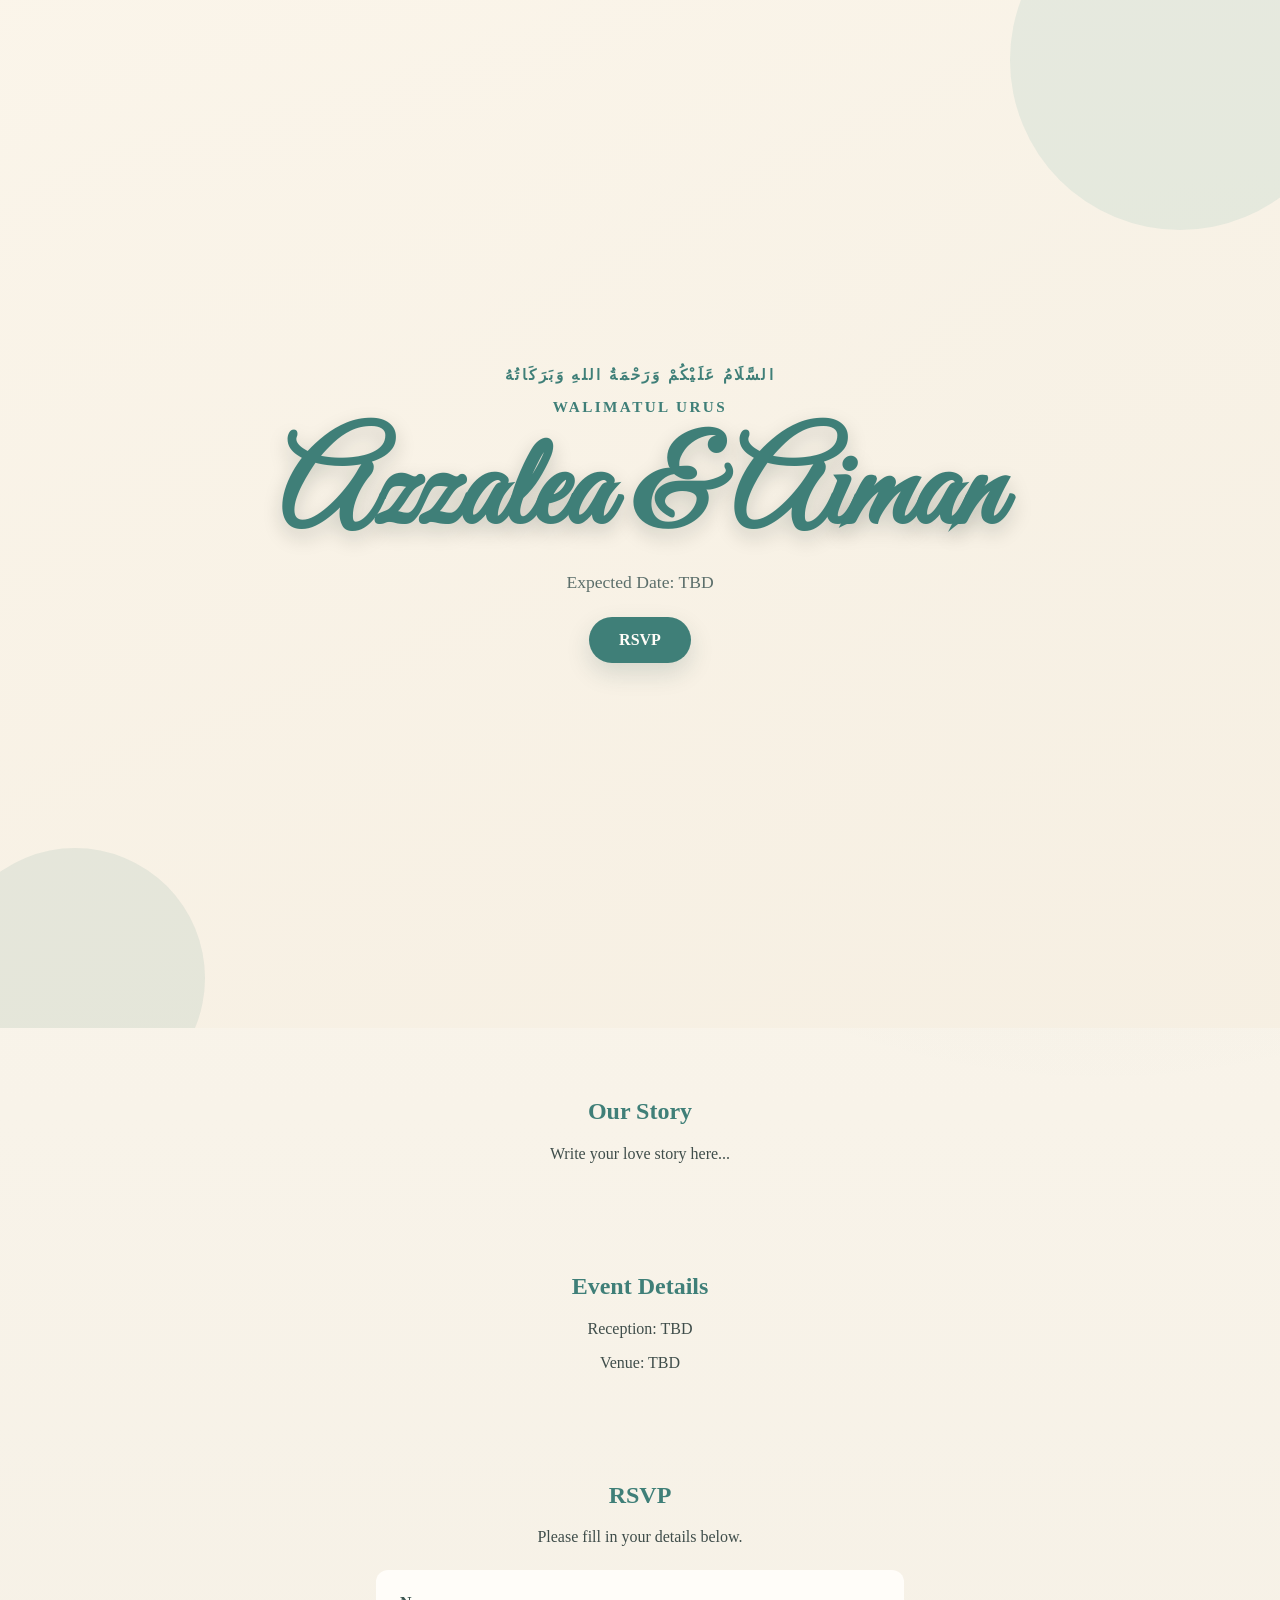
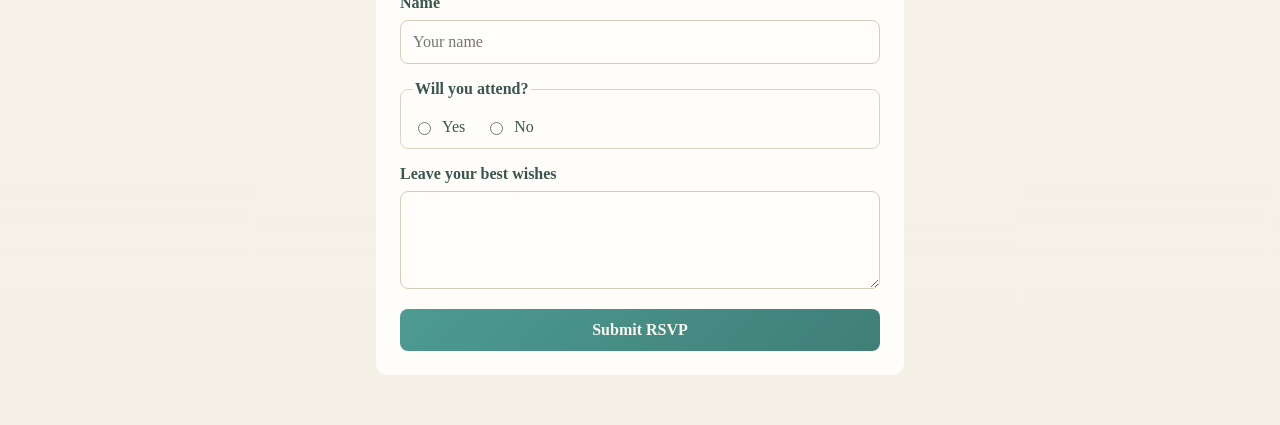
==== index.html @ 33065226 "fix: correct wedding title and enhance styling for hero section and content layout" ====
<!DOCTYPE html>
<html lang="en">
	<head>
		<link href="https://fonts.googleapis.com/css2?family=Great+Vibes&display=swap" rel="stylesheet">
		<meta charset="UTF-8">
		<meta name="viewport" content="width=device-width, initial-scale=1.0">
		<title>Azzalea & Aiman's Wedding</title>
		<link rel="stylesheet" href="style.css?v=20260407c">
	</head>

	<body>

		<header class="hero">
			<p class="hero-kicker">السَّلَامُ عَلَيْكُمْ وَرَحْمَةُ اللهِ وَبَرَكَاتُهُ</p>
			<p class="hero-kicker">Walimatul Urus</p>
			<h1 class="cursive-text hero-names">Azzalea & Aiman</h1>
			<p class="hero-date">Expected Date: TBD</p>
			<a class="hero-rsvp-btn" href="#rsvp">RSVP</a>
		</header>

		<section class="content-section">
			<h2>Our Story</h2>
			<p>Write your love story here...</p>
		</section>

		<section class="content-section">
			<h2>Event Details</h2>
			<p>Reception: TBD</p>
			<p>Venue: TBD</p>
		</section>

		<section class="content-section" id="rsvp">
			<h2>RSVP</h2>
			<p>Please fill in your details below.</p>
			<form
				class="rsvp-form"
				action="https://docs.google.com/forms/d/e/1FAIpQLSeR3HBybhHd82gmI8Add4NJ5ksYuSUnwPH_Y5ooAVdN47G1vQ/formResponse"
				method="POST"
				target="hidden_iframe"
			>

				<!-- Google Forms form link:
					name: entry.1498135098
					attendance: entry.877086558
					pax: entry.2606285
					phone number: entry.282845420
					notes: entry.682894428
				-->
				<label for="guest-name">Name</label>
				<input
					id="guest-name"
					name="entry.1498135098"
					type="text"
					required
					placeholder="Your name"
				>

				<fieldset>
					<legend>Will you attend?</legend>
					<div class="radio-row">
						<label>
							<input type="radio" name="entry.877086558" value="Yes" required>
							Yes
						</label>
						<label>
							<input type="radio" name="entry.877086558" value="No" required>
							No
						</label>
					</div>
				</fieldset>
			
				<div id="phone-number-group">
					<label for="phone-number">Phone Number</label>
					<input
						id="phone-number"
						name="entry.282845420"
						type="tel"
						pattern="^(?:01[0-9]\d{7,8}|\+601[0-9]\d{7,8}|601[0-9]\d{7,8})$"
					>
				</div>

				<div id="pax-group" hidden>
					<label for="pax">Number of Pax</label>
					<input
						id="pax"
						name="entry.2606285"
						type="number"
						min="1"
						max="10"
						placeholder="e.g. 2"
					>
				</div>

				<label for="notes">Leave your best wishes</label>
				<textarea
					id="notes"
					name="entry.682894428"
					rows="4"
				></textarea>

				<button type="submit">Submit RSVP</button>
			</form>

			<iframe name="hidden_iframe" title="Hidden RSVP Submit Frame" class="hidden-frame"></iframe>

		</section>

		<script>
			const rsvpForm = document.querySelector('.rsvp-form');
			const hiddenFrame = document.querySelector('iframe[name="hidden_iframe"]');
			const attendanceInputs = document.querySelectorAll('input[name="entry.877086558"]');
			const paxGroup = document.getElementById('pax-group');
			const paxInput = document.getElementById('pax');
			const phoneNumberGroup = document.getElementById('phone-number-group');
			const phoneNumberInput = document.getElementById('phone-number');
			let hasSubmitted = false;

			function togglePaxAndNumberField() {
				const selected = document.querySelector('input[name="entry.877086558"]:checked');
				const isAttending = selected && selected.value === 'Yes';

				// Show pax input if attending, hide otherwise. Also make it required if attending.
				paxGroup.hidden = !isAttending;
				paxInput.required = isAttending;

				// Show phone number input if attending, hide otherwise. Also make it required if attending.
				phoneNumberGroup.hidden = !isAttending;
				phoneNumberInput.required = isAttending;

				if (!isAttending) {
					paxInput.value = '';
					phoneNumberInput.value = '';
				}
			}

			attendanceInputs.forEach((input) => {
				input.addEventListener('change', togglePaxAndNumberField);
			});

			rsvpForm.addEventListener('submit', () => {
				hasSubmitted = true;
			});

			hiddenFrame.addEventListener('load', () => {
				if (!hasSubmitted) {
					return;
				}

				const selected = document.querySelector('input[name="entry.877086558"]:checked');
				const rsvp = selected && selected.value === 'Yes' ? 'yes' : 'no';
				window.location.href = 'thank-you.html?rsvp=' + rsvp;
			});

			togglePaxAndNumberField();
		</script>

	</body>
</html>
---- style.css ----
:root {
  --primary: #4d9b93;
  --accent: #3f7f78;
  --text: #3f4d4a;
  --panel: #fffdf9;
  --panel-border: #e2d9cb;
}

html {
  scroll-behavior: smooth;
}

body {
  font-family: 'Georgia', serif;
  background:
    radial-gradient(circle at 10% 10%, rgba(77, 155, 147, 0.1), transparent 35%),
    radial-gradient(circle at 86% 16%, rgba(63, 127, 120, 0.09), transparent 38%),
    linear-gradient(180deg, #fbf6ec 0%, #f8f3e9 55%, #f5f0e5 100%);
  color: var(--text);
  text-align: center;
  margin: 0;
}

.cursive-text {
    font-family: 'Great Vibes', cursive;
    font-size: 2em;
}

header {
  background-color: #f1ebdf;
  padding: 50px 20px;
}

h1 {
  font-size: 3em;
  margin-bottom: 10px;
}

section {
  padding: 40px 20px;
}

.hero {
  min-height: 100vh;
  min-height: 100svh;
  display: flex;
  flex-direction: column;
  justify-content: center;
  align-items: center;
  gap: 14px;
  padding: 64px 20px;
  color: var(--text);
  background:
    linear-gradient(160deg, rgba(251, 245, 234, 0.97), rgba(246, 239, 226, 0.96)),
    radial-gradient(circle at 85% 25%, rgba(77, 155, 147, 0.14), transparent 46%);
  position: relative;
  overflow: hidden;
}

.hero::before,
.hero::after {
  content: '';
  position: absolute;
  border-radius: 999px;
  pointer-events: none;
}

.hero::before {
  width: 340px;
  height: 340px;
  background: rgba(77, 155, 147, 0.11);
  top: -110px;
  right: -70px;
}

.hero::after {
  width: 260px;
  height: 260px;
  background: rgba(63, 127, 120, 0.1);
  bottom: -80px;
  left: -55px;
}

.hero-kicker,
.hero-names,
.hero-date,
.hero-rsvp-btn {
  position: relative;
  z-index: 1;
}

.hero-kicker {
  margin: 0;
  letter-spacing: 0.16em;
  text-transform: uppercase;
  color: var(--accent);
  font-size: 0.95rem;
  font-weight: bold;
}

.hero-names {
  margin: 0;
  font-size: 8rem;
  line-height: 1;
  color: var(--accent);
  text-shadow: 0 8px 20px rgba(6, 26, 24, 0.18);
}

.hero-date {
  margin: 0;
  font-size: 1.1rem;
  color: #5c6f6b;
}

.hero-rsvp-btn {
  margin-top: 10px;
  display: inline-block;
  padding: 12px 28px;
  border-radius: 999px;
  background-color: var(--accent);
  color: #fffdf8;
  font-weight: bold;
  text-decoration: none;
  border: 2px solid rgba(63, 127, 120, 0.42);
  box-shadow: 0 10px 24px rgba(20, 62, 58, 0.15);
}

.hero-rsvp-btn:hover {
  background-color: #356d67;
}

.content-section {
  margin: 26px auto;
  border: none;
  padding: 24px;
  border-radius: 18px;
}

.content-section h2 {
  color: var(--accent);
}

a {
  color: var(--accent);
  text-decoration: none;
  font-weight: bold;
}

.rsvp-form {
  max-width: 480px;
  margin: 24px auto 0;
  padding: 24px;
  background-color: var(--panel);
  border: none;
  border-radius: 12px;
  text-align: left;
}

.rsvp-form label,
.rsvp-form legend {
  display: block;
  margin-bottom: 8px;
  font-weight: bold;
  color: #3b5550;
}

.rsvp-form input[type="text"],
.rsvp-form input[type="tel"],
.rsvp-form input[type="number"],
.rsvp-form textarea {
  width: 100%;
  box-sizing: border-box;
  margin-bottom: 16px;
  padding: 12px;
  border: 1px solid #d6ccbc;
  border-radius: 8px;
  background-color: #fffefb;
  color: #3d4a47;
  font-family: 'Georgia', serif;
  font-size: 1rem;
}

.rsvp-form input:focus,
.rsvp-form textarea:focus {
  outline: none;
  border-color: var(--primary);
  box-shadow: 0 0 0 3px rgba(77, 155, 147, 0.2);
}

.rsvp-form fieldset {
  border: 1px solid #ddd2c3;
  border-radius: 8px;
  margin: 0 0 16px;
  padding: 12px;
}

.radio-row {
  display: flex;
  gap: 20px;
}

.radio-row label {
  display: inline-flex;
  align-items: center;
  gap: 8px;
  margin: 0;
  font-weight: normal;
}

.rsvp-form button {
  width: 100%;
  border: 0;
  border-radius: 8px;
  padding: 12px;
  background: linear-gradient(135deg, var(--primary), var(--accent));
  color: #fbf7ef;
  font-family: 'Georgia', serif;
  font-size: 1rem;
  font-weight: bold;
  cursor: pointer;
}

.rsvp-form button:hover {
  filter: brightness(0.95);
}

.hidden-frame {
  display: none;
}

.form-help {
  margin-top: 12px;
  font-size: 0.95rem;
  color: #5c5c5c;
}

.thank-you-page {
  min-height: 100vh;
  display: flex;
  align-items: center;
  justify-content: center;
  padding: 24px;
  box-sizing: border-box;
}

.thank-you-card {
  width: 100%;
  max-width: 560px;
  background-color: var(--panel);
  border: 1px solid var(--panel-border);
  border-radius: 14px;
  padding: 36px 28px;
  box-sizing: border-box;
}

.thank-you-card p {
  margin: 10px 0 24px;
}

.thank-you-link {
  display: inline-block;
  padding: 10px 16px;
  border-radius: 8px;
  border: 1px solid var(--primary);
  background-color: #edf5f3;
}

.thank-you-link:hover {
  background-color: #e2efec;
}

@media (max-width: 640px) {
  .hero {
    min-height: 100vh;
    min-height: 100svh;
    gap: 12px;
    padding: 52px 18px;
  }

  .hero-names {
    font-size: 4.5rem;
  }

  .hero-date {
    font-size: 1rem;
  }

  .content-section {
    margin: 20px 12px;
  }

  .rsvp-form {
    padding: 18px;
  }

  .radio-row {
    flex-direction: column;
    gap: 10px;
  }
}
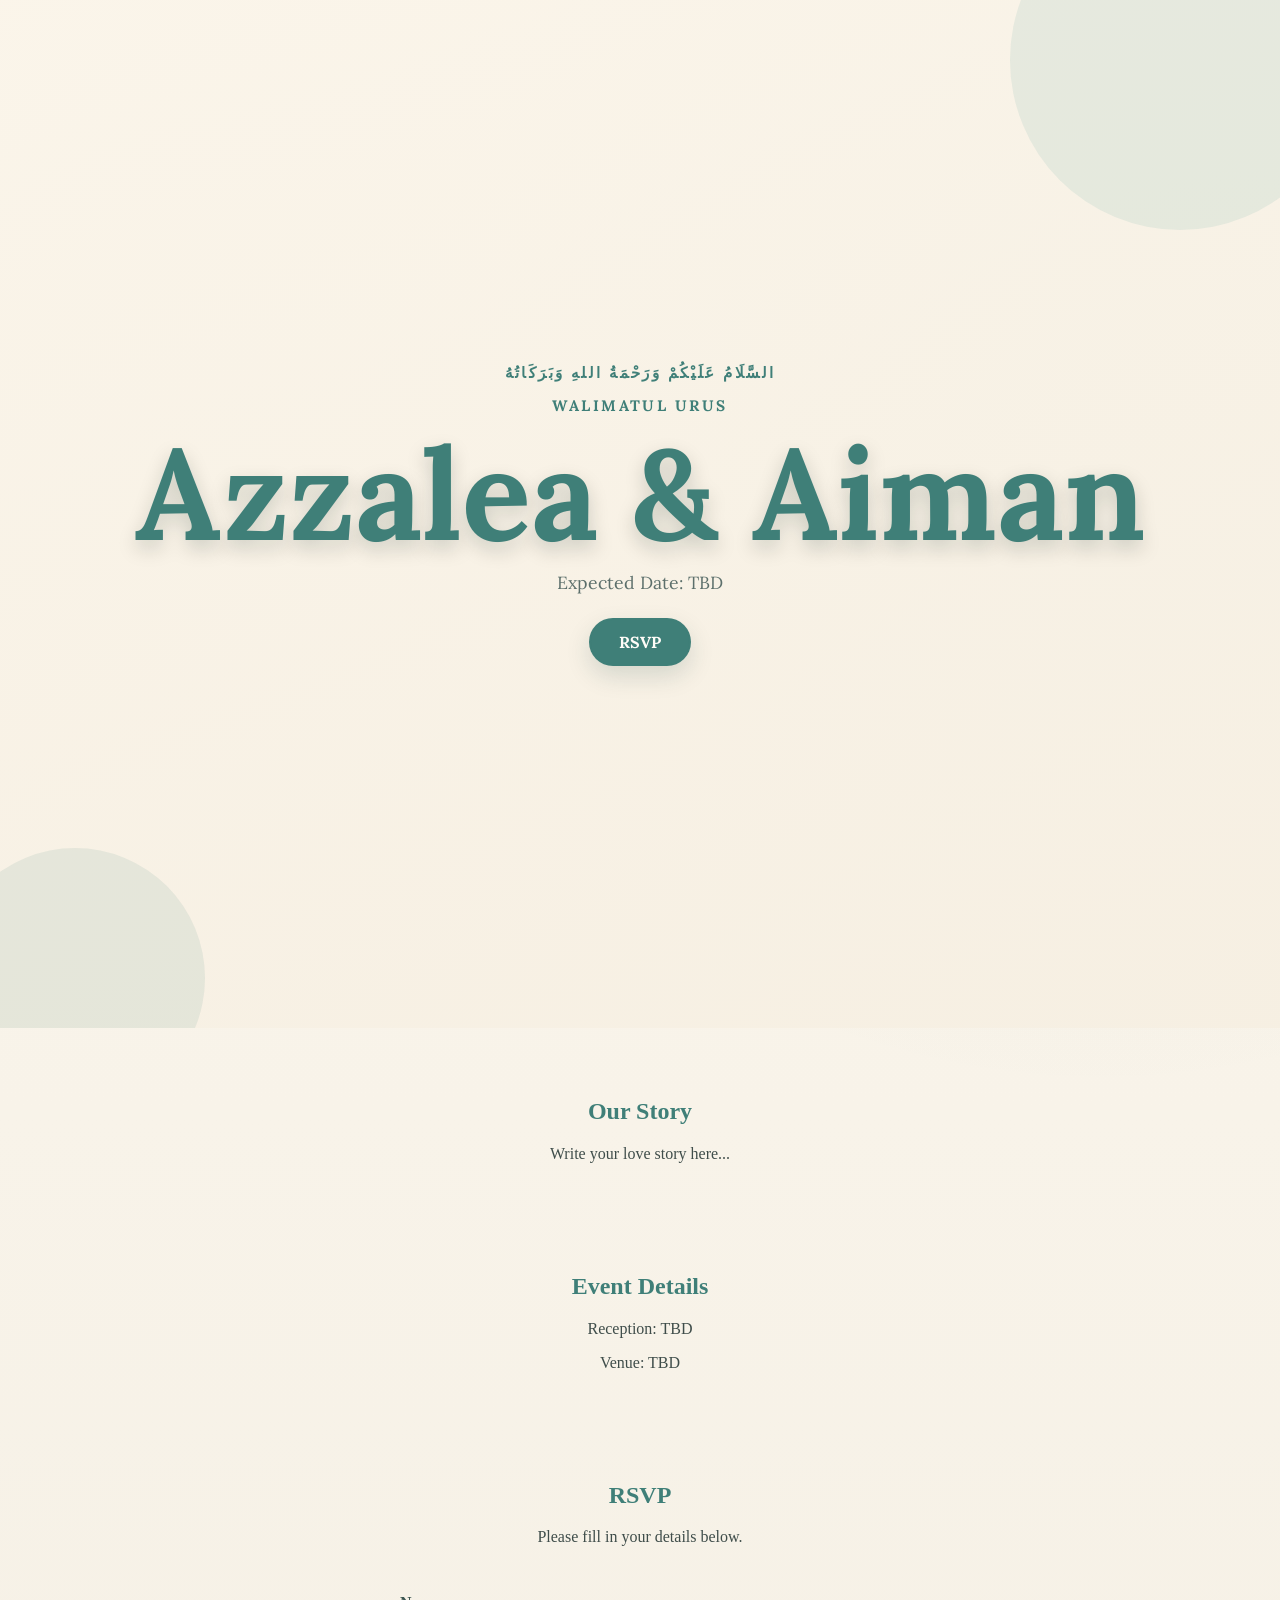
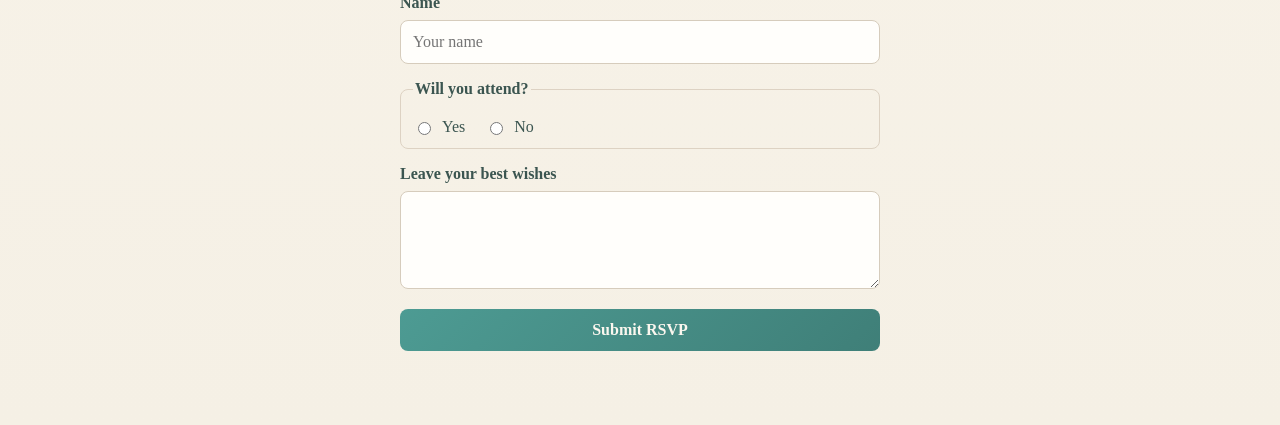
==== commit b50a7f0f: "meh" ====
--- a/index.html
+++ b/index.html
@@ -1,7 +1,7 @@
 <!DOCTYPE html>
 <html lang="en">
 	<head>
-		<link href="https://fonts.googleapis.com/css2?family=Great+Vibes&display=swap" rel="stylesheet">
+		<link href="https://fonts.googleapis.com/css2?family=Great+Vibes&family=Lora&display=swap" rel="stylesheet">
 		<meta charset="UTF-8">
 		<meta name="viewport" content="width=device-width, initial-scale=1.0">
 		<title>Azzalea & Aiman's Wedding</title>
--- a/style.css
+++ b/style.css
@@ -87,6 +87,7 @@
 .hero-rsvp-btn {
   position: relative;
   z-index: 1;
+  font-family: 'Lora', serif;
 }
 
 .hero-kicker {
@@ -150,7 +151,6 @@
   max-width: 480px;
   margin: 24px auto 0;
   padding: 24px;
-  background-color: var(--panel);
   border: none;
   border-radius: 12px;
   text-align: left;
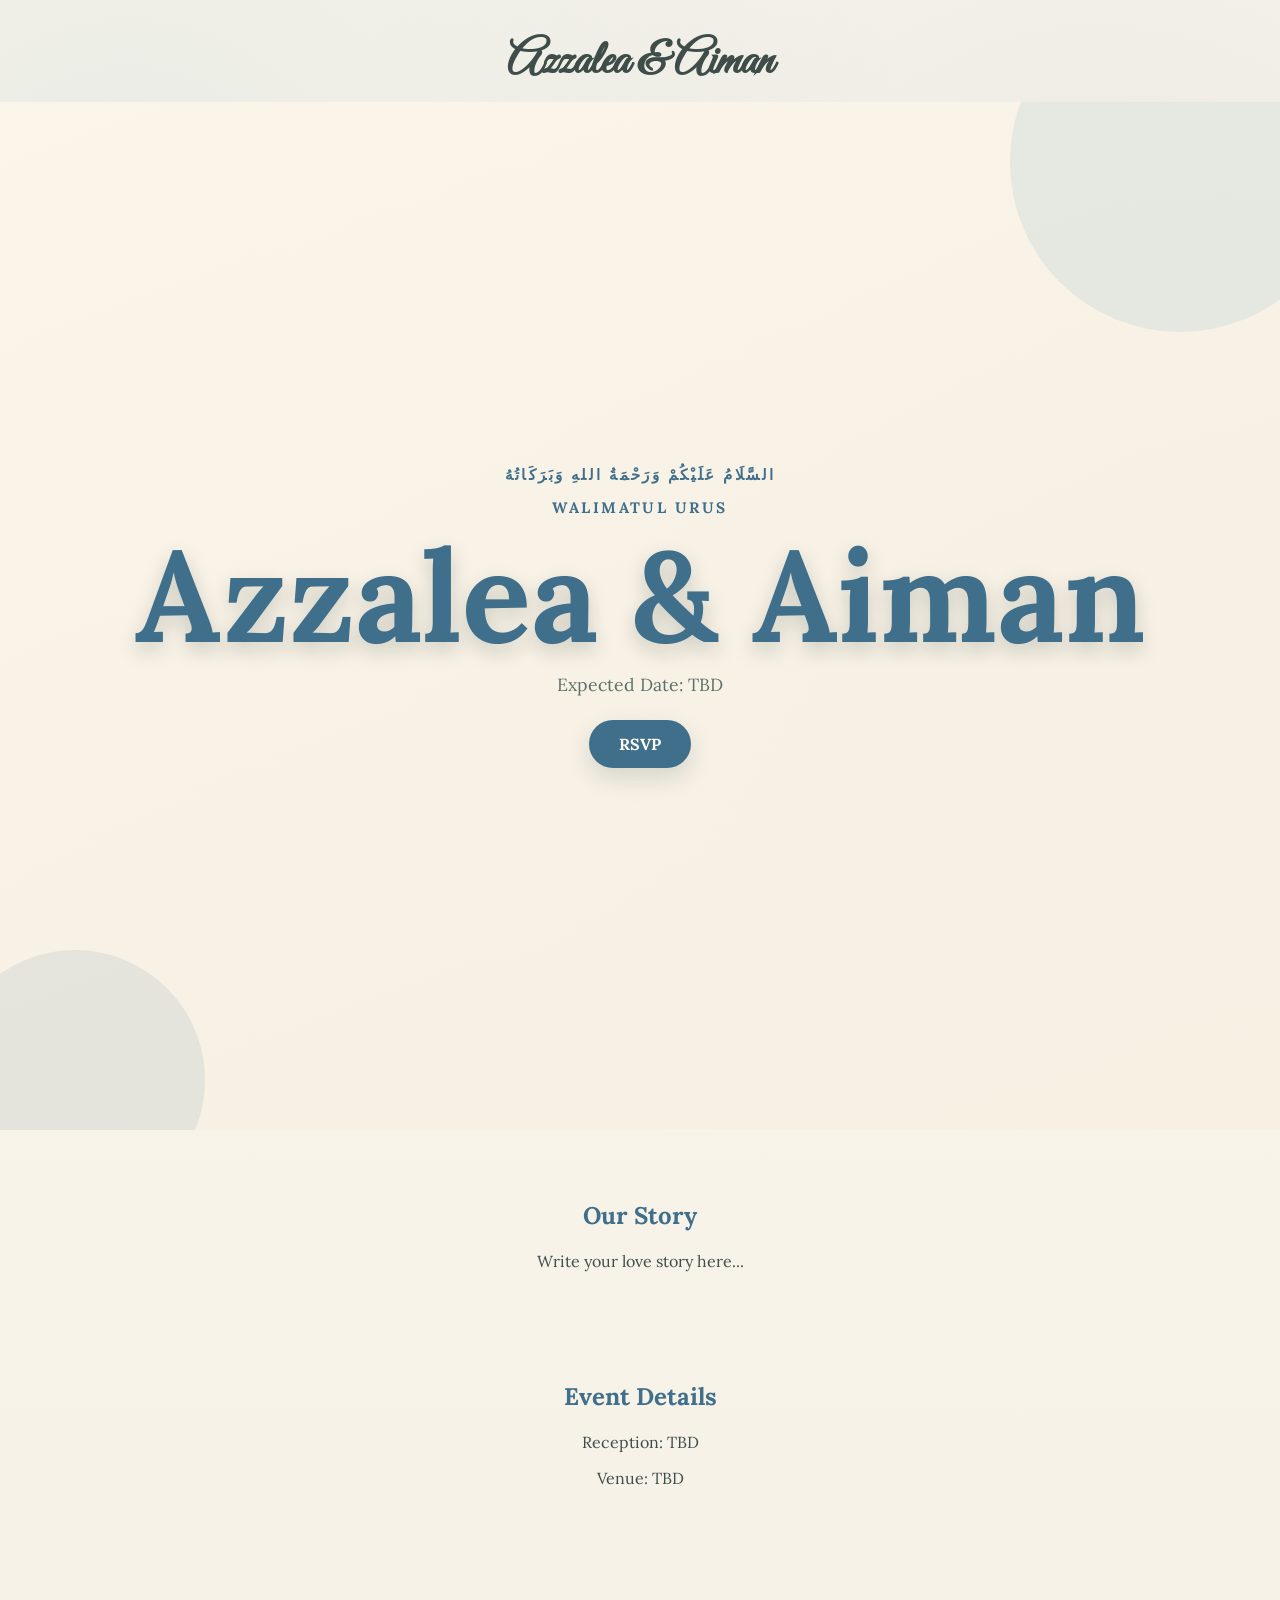
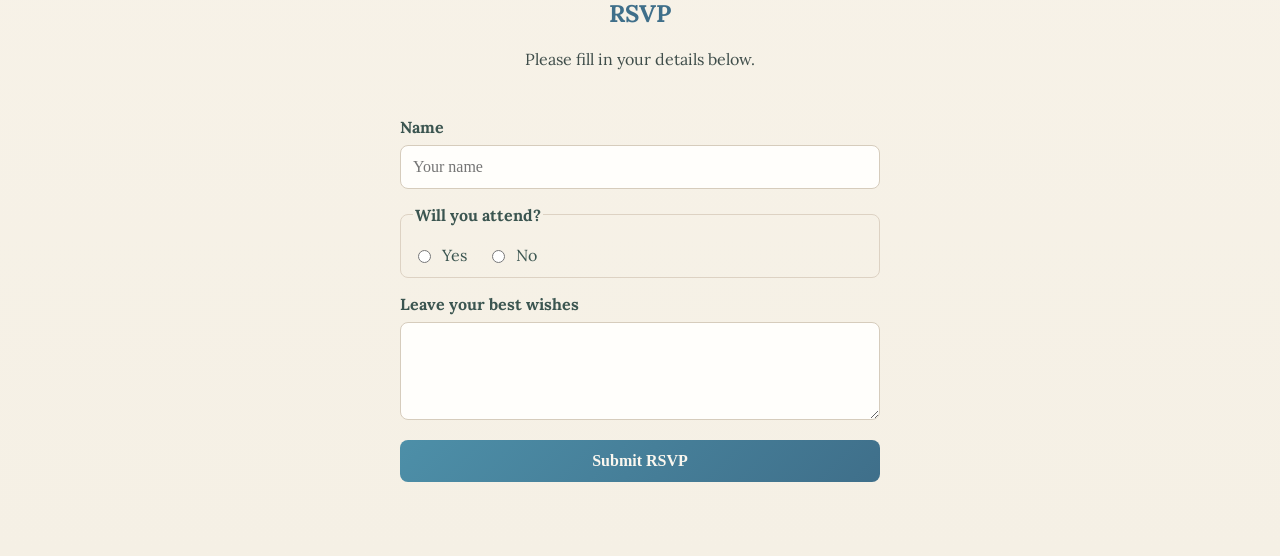
==== commit dc071e22: "test" ====
--- a/index.html
+++ b/index.html
@@ -7,6 +7,10 @@
 		<title>Azzalea & Aiman's Wedding</title>
 		<link rel="stylesheet" href="style.css?v=20260407c">
 	</head>
+
+	<h1 style="font-family: 'Great Vibes', cursive;">
+		Azzalea & Aiman
+	</h1>
 
 	<body>
 
--- a/style.css
+++ b/style.css
@@ -1,6 +1,6 @@
 :root {
-  --primary: #4d9b93;
-  --accent: #3f7f78;
+  --primary: #4d8fa8;
+  --accent: #3f6f8a;
   --text: #3f4d4a;
   --panel: #fffdf9;
   --panel-border: #e2d9cb;
@@ -11,10 +11,10 @@
 }
 
 body {
-  font-family: 'Georgia', serif;
+  font-family: 'Lora', serif;
   background:
-    radial-gradient(circle at 10% 10%, rgba(77, 155, 147, 0.1), transparent 35%),
-    radial-gradient(circle at 86% 16%, rgba(63, 127, 120, 0.09), transparent 38%),
+    radial-gradient(circle at 10% 10%, rgba(77, 143, 168, 0.1), transparent 35%),
+    radial-gradient(circle at 86% 16%, rgba(63, 111, 138, 0.09), transparent 38%),
     linear-gradient(180deg, #fbf6ec 0%, #f8f3e9 55%, #f5f0e5 100%);
   color: var(--text);
   text-align: center;
@@ -52,7 +52,7 @@
   color: var(--text);
   background:
     linear-gradient(160deg, rgba(251, 245, 234, 0.97), rgba(246, 239, 226, 0.96)),
-    radial-gradient(circle at 85% 25%, rgba(77, 155, 147, 0.14), transparent 46%);
+    radial-gradient(circle at 85% 25%, rgba(77, 143, 168, 0.14), transparent 46%);
   position: relative;
   overflow: hidden;
 }
@@ -68,7 +68,7 @@
 .hero::before {
   width: 340px;
   height: 340px;
-  background: rgba(77, 155, 147, 0.11);
+  background: rgba(77, 143, 168, 0.11);
   top: -110px;
   right: -70px;
 }
@@ -76,7 +76,7 @@
 .hero::after {
   width: 260px;
   height: 260px;
-  background: rgba(63, 127, 120, 0.1);
+  background: rgba(63, 111, 138, 0.1);
   bottom: -80px;
   left: -55px;
 }
@@ -122,12 +122,12 @@
   color: #fffdf8;
   font-weight: bold;
   text-decoration: none;
-  border: 2px solid rgba(63, 127, 120, 0.42);
+  border: 2px solid rgba(63, 111, 138, 0.42);
   box-shadow: 0 10px 24px rgba(20, 62, 58, 0.15);
 }
 
 .hero-rsvp-btn:hover {
-  background-color: #356d67;
+  background-color: #345f78;
 }
 
 .content-section {
@@ -184,7 +184,7 @@
 .rsvp-form textarea:focus {
   outline: none;
   border-color: var(--primary);
-  box-shadow: 0 0 0 3px rgba(77, 155, 147, 0.2);
+  box-shadow: 0 0 0 3px rgba(77, 143, 168, 0.2);
 }
 
 .rsvp-form fieldset {
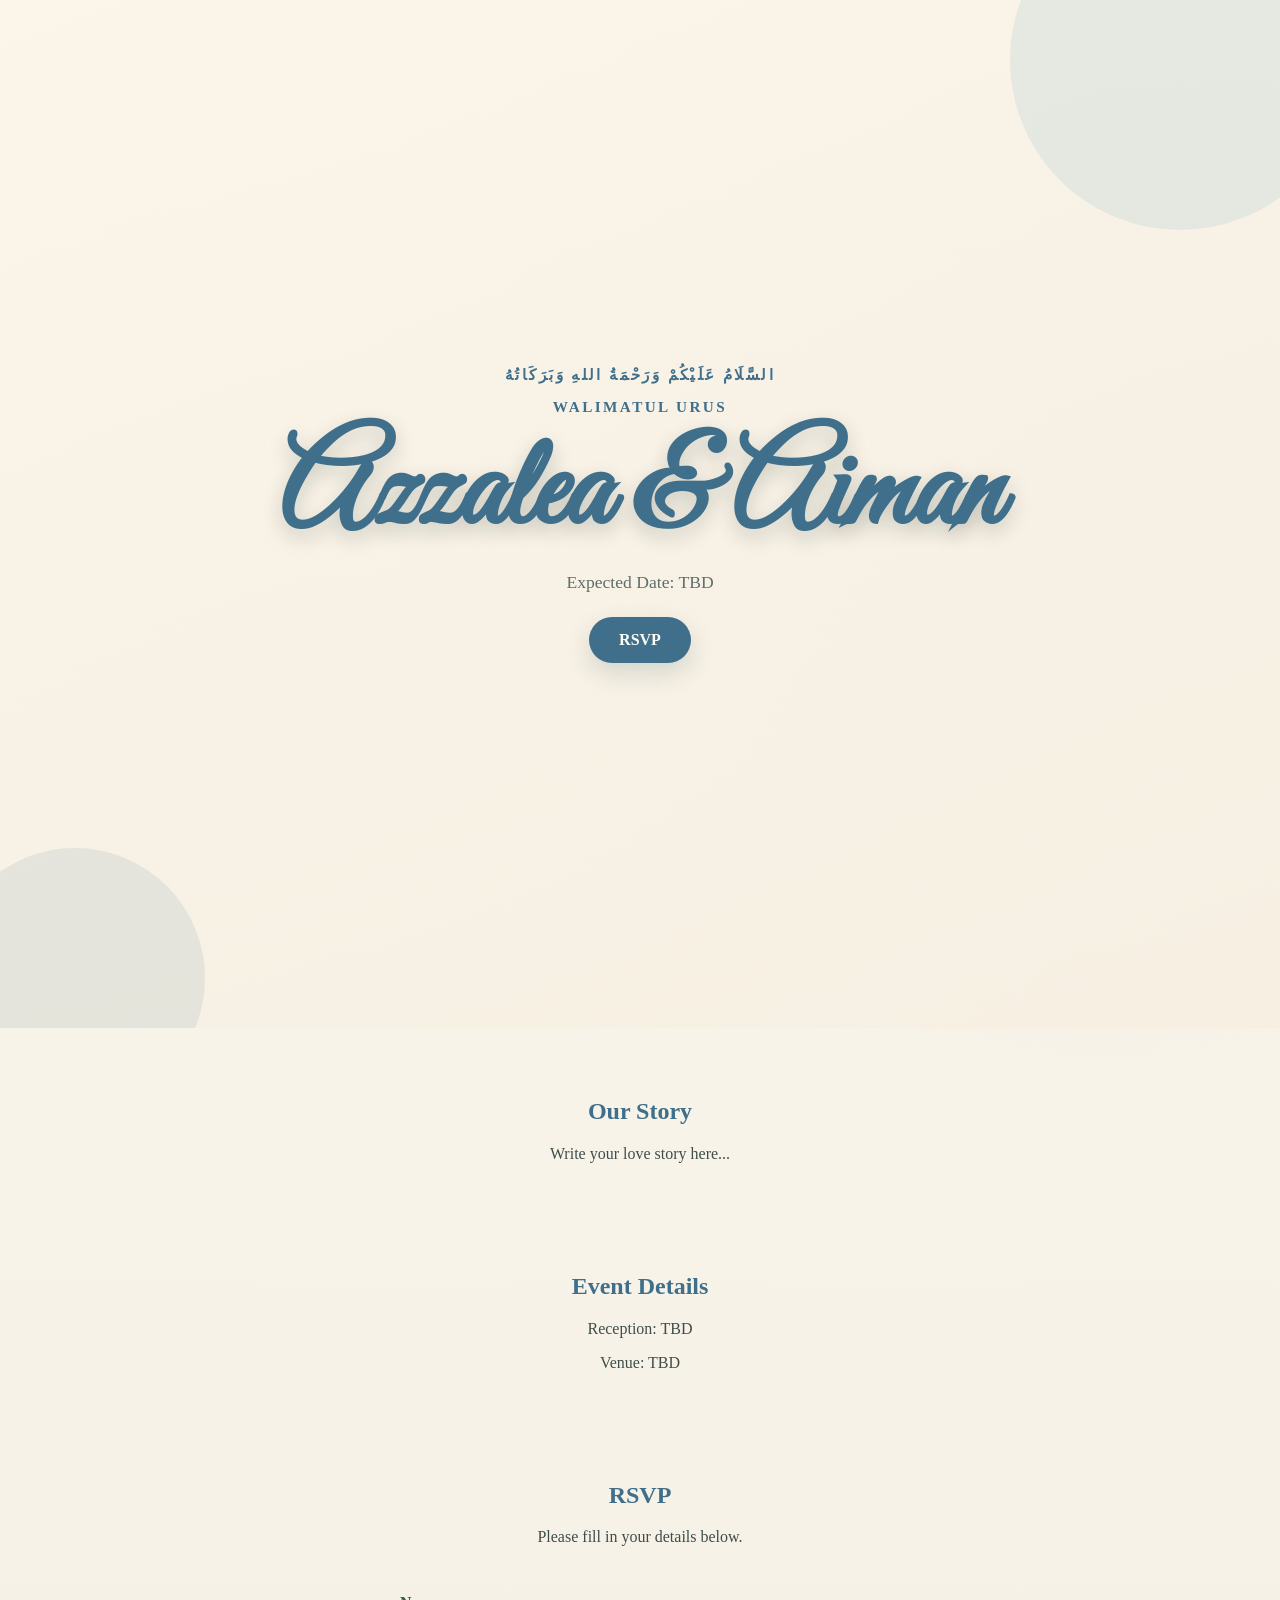
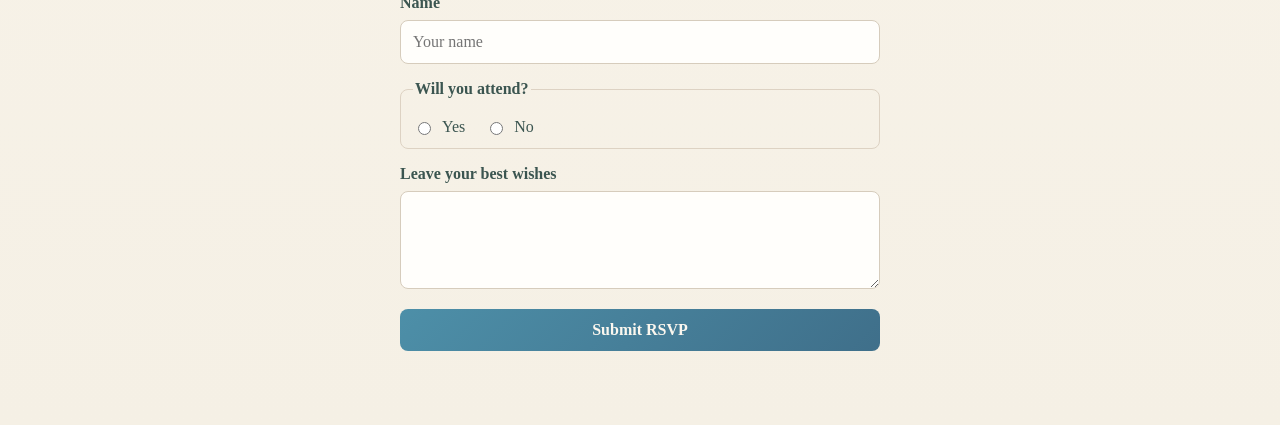
==== commit cf8a2609: "retest" ====
--- a/index.html
+++ b/index.html
@@ -7,11 +7,7 @@
 		<title>Azzalea & Aiman's Wedding</title>
 		<link rel="stylesheet" href="style.css?v=20260407c">
 	</head>
-
-	<h1 style="font-family: 'Great Vibes', cursive;">
-		Azzalea & Aiman
-	</h1>
-
+	
 	<body>
 
 		<header class="hero">
--- a/style.css
+++ b/style.css
@@ -11,7 +11,7 @@
 }
 
 body {
-  font-family: 'Lora', serif;
+  font-family: 'Georgia', serif;
   background:
     radial-gradient(circle at 10% 10%, rgba(77, 143, 168, 0.1), transparent 35%),
     radial-gradient(circle at 86% 16%, rgba(63, 111, 138, 0.09), transparent 38%),
@@ -87,7 +87,6 @@
 .hero-rsvp-btn {
   position: relative;
   z-index: 1;
-  font-family: 'Lora', serif;
 }
 
 .hero-kicker {
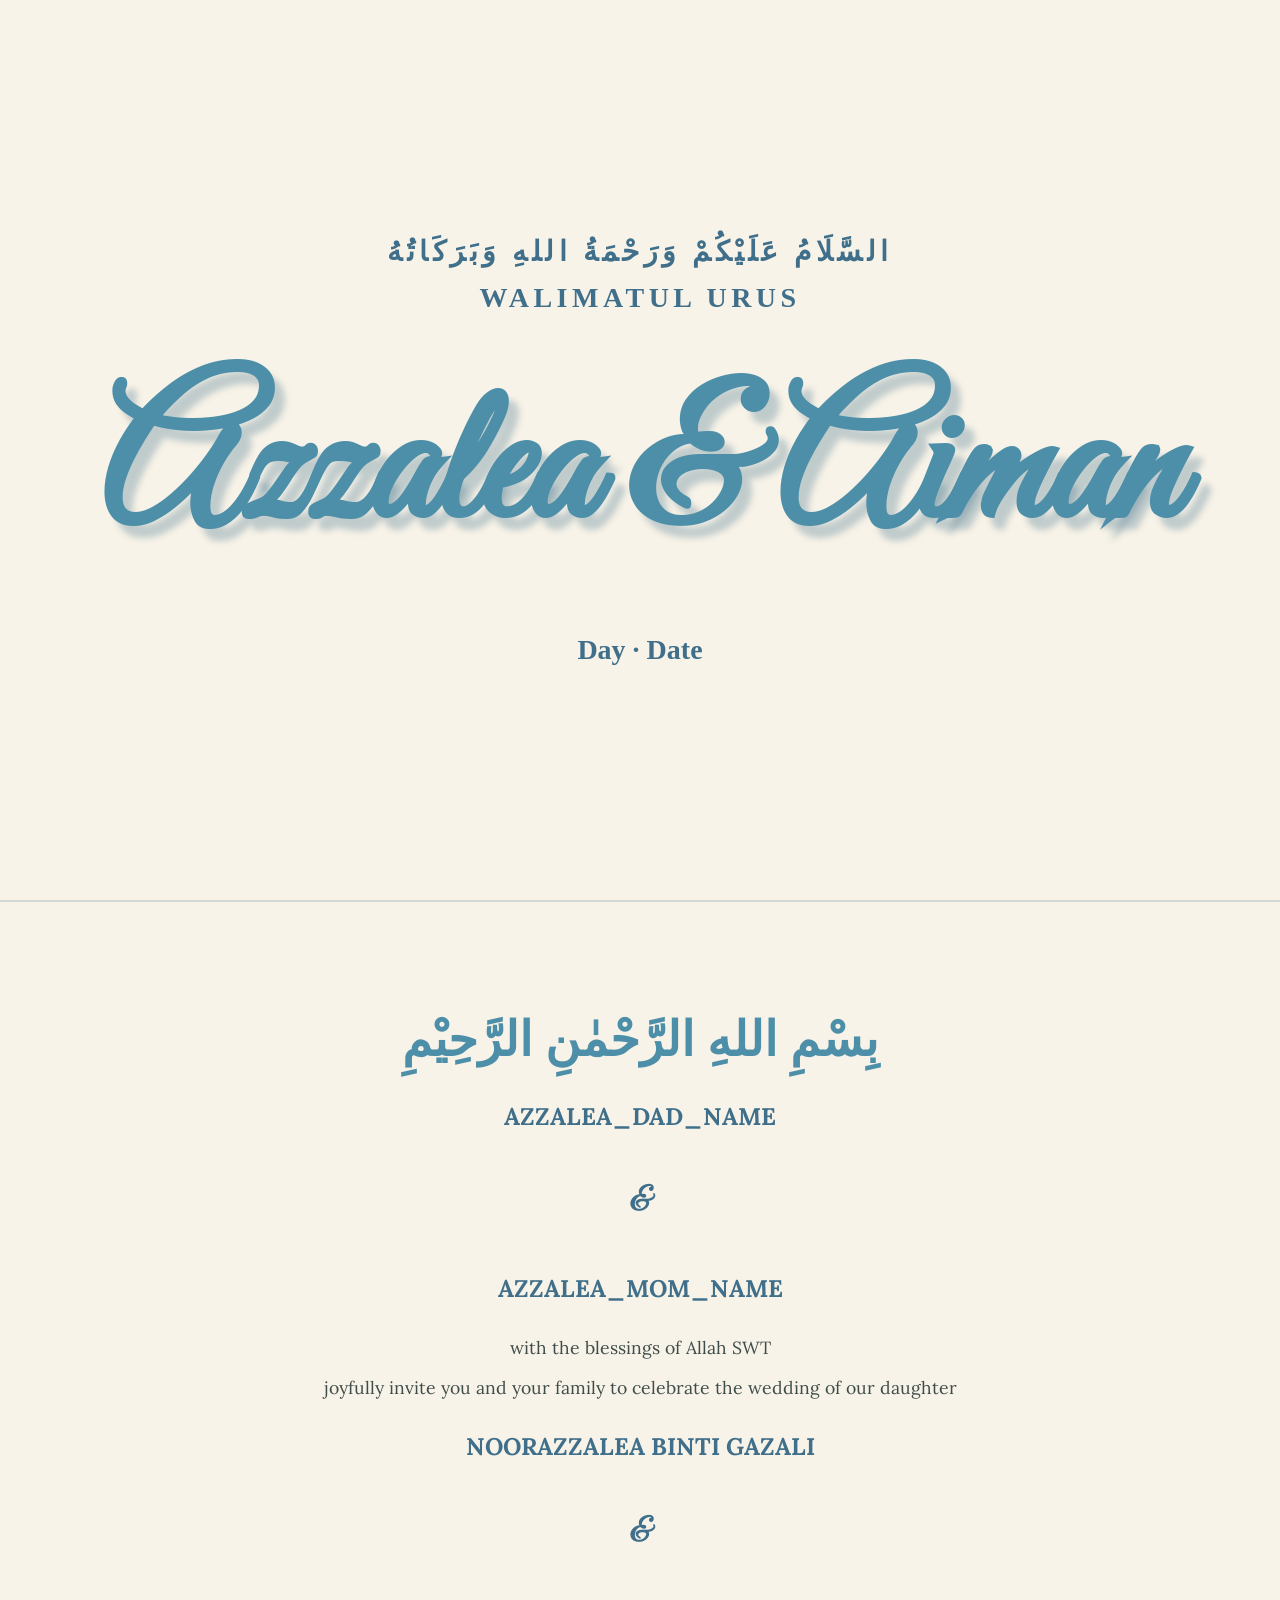
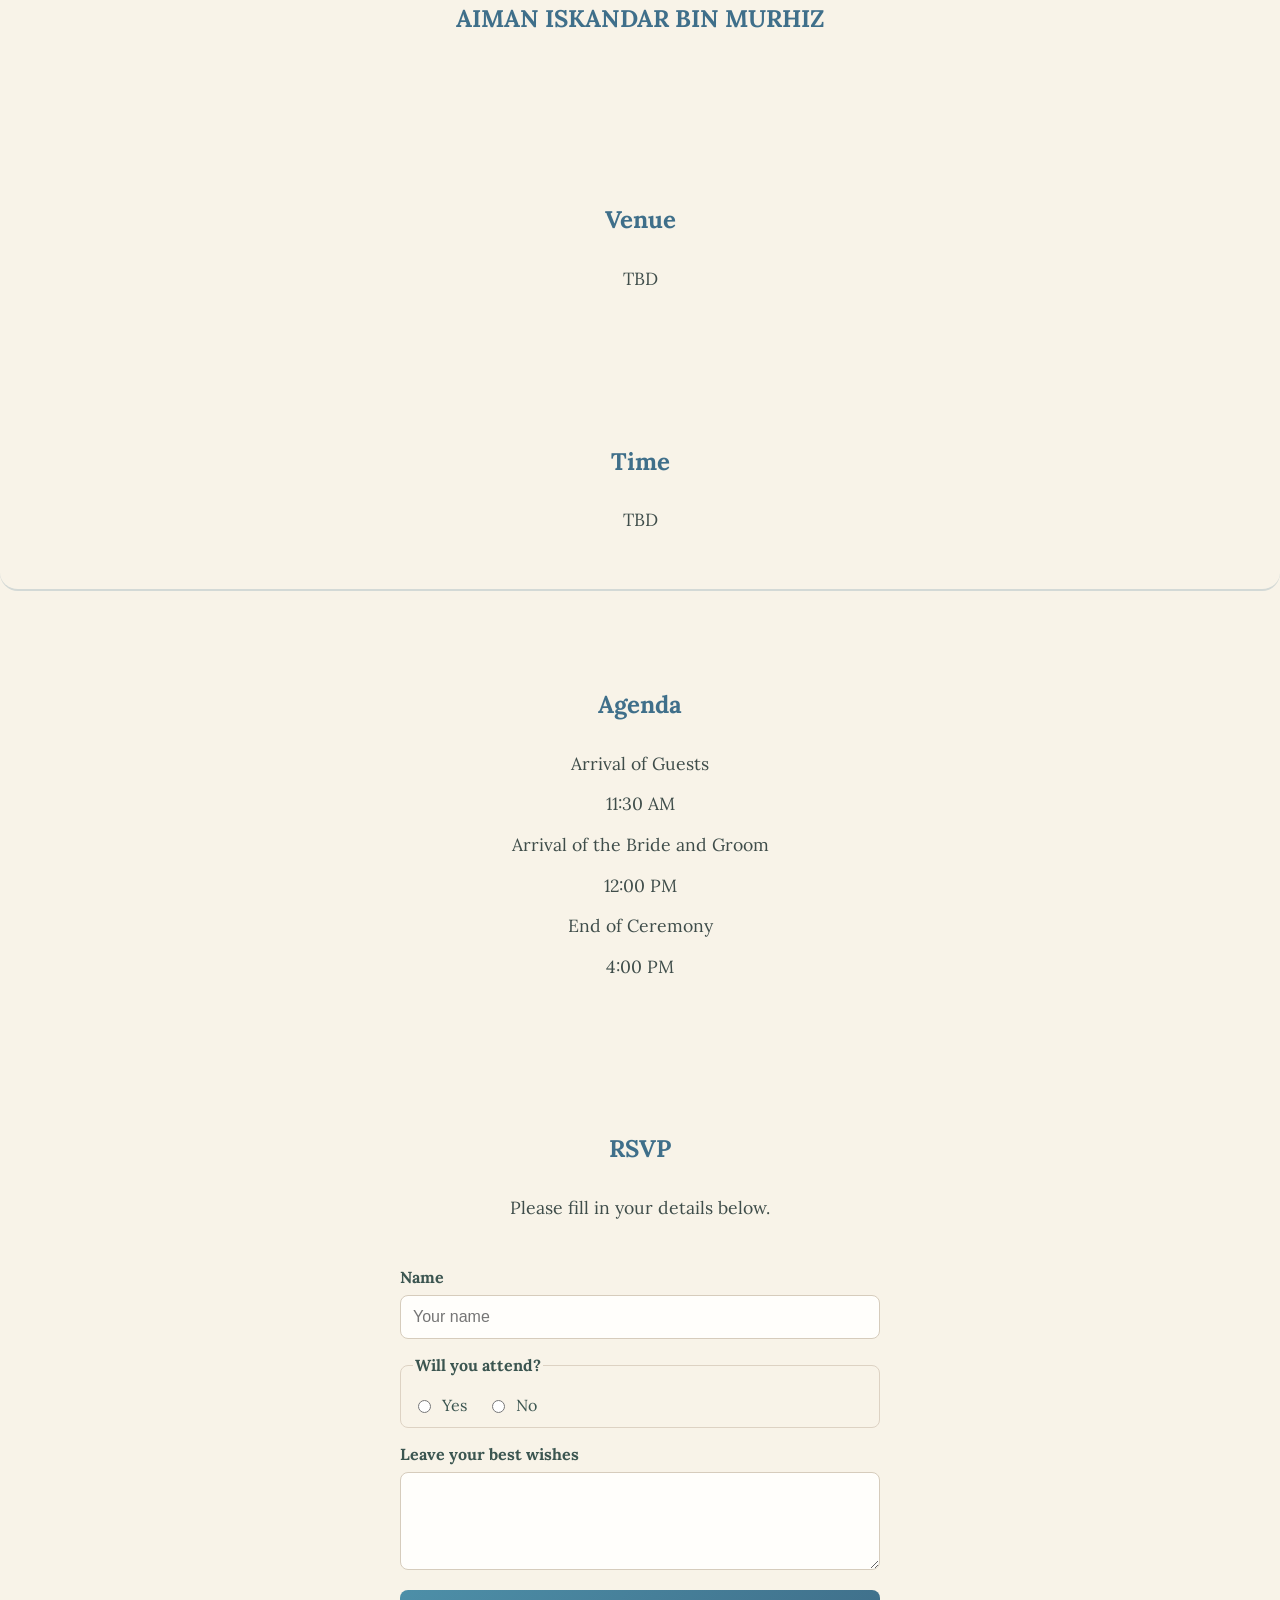
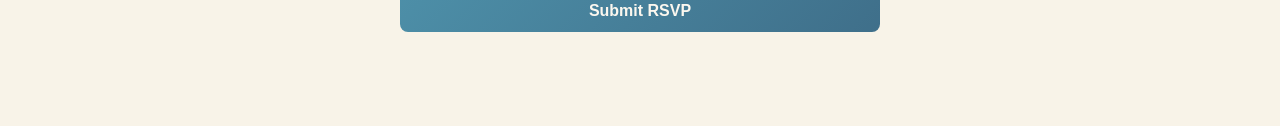
==== commit f7e5e506: "Revamp wedding invitation layout and styling" ====
--- a/index.html
+++ b/index.html
@@ -10,23 +10,49 @@
 	
 	<body>
 
+		
+
 		<header class="hero">
 			<p class="hero-kicker">السَّلَامُ عَلَيْكُمْ وَرَحْمَةُ اللهِ وَبَرَكَاتُهُ</p>
 			<p class="hero-kicker">Walimatul Urus</p>
 			<h1 class="cursive-text hero-names">Azzalea & Aiman</h1>
-			<p class="hero-date">Expected Date: TBD</p>
-			<a class="hero-rsvp-btn" href="#rsvp">RSVP</a>
+			<p class="hero-date">Day &middot Date</p>
 		</header>
 
 		<section class="content-section">
-			<h2>Our Story</h2>
-			<p>Write your love story here...</p>
+			<h1>بِسْمِ اللهِ الرَّحْمٰنِ الرَّحِيْمِ</h1>
+			<h2>AZZALEA_DAD_NAME</h2>
+			<h2 class="cursive-text">&</h2>
+			<h2>AZZALEA_MOM_NAME</h2>
+			<p>
+				with the blessings of Allah SWT
+			</p>
+			<p>
+				joyfully invite you and your family to celebrate the wedding of our daughter
+			</p>
+			<h2>NOORAZZALEA BINTI GAZALI</h2>
+			<h2 class="cursive-text">&</h2>
+			<h2>AIMAN ISKANDAR BIN MURHIZ</h2>
 		</section>
 
 		<section class="content-section">
-			<h2>Event Details</h2>
-			<p>Reception: TBD</p>
-			<p>Venue: TBD</p>
+			<h2>Venue</h2>
+			<p>TBD</p>
+		</section>
+
+		<section class="content-section content-section-final">
+			<h2>Time</h2>
+			<p>TBD</p>
+		</section>
+
+		<section class="content-section">
+			<h2>Agenda</h2>
+			<p>Arrival of Guests</p>
+			<p>11:30 AM</p>
+			<p>Arrival of the Bride and Groom</p>
+			<p>12:00 PM</p>
+			<p>End of Ceremony</p>
+			<p>4:00 PM</p>
 		</section>
 
 		<section class="content-section" id="rsvp">
--- a/style.css
+++ b/style.css
@@ -12,10 +12,7 @@
 
 body {
   font-family: 'Georgia', serif;
-  background:
-    radial-gradient(circle at 10% 10%, rgba(77, 143, 168, 0.1), transparent 35%),
-    radial-gradient(circle at 86% 16%, rgba(63, 111, 138, 0.09), transparent 38%),
-    linear-gradient(180deg, #fbf6ec 0%, #f8f3e9 55%, #f5f0e5 100%);
+  background-color: #f8f3e8;
   color: var(--text);
   text-align: center;
   margin: 0;
@@ -27,8 +24,8 @@
 }
 
 header {
-  background-color: #f1ebdf;
-  padding: 50px 20px;
+  background-color: transparent;
+  padding: 40px 20px;
 }
 
 h1 {
@@ -41,44 +38,19 @@
 }
 
 .hero {
-  min-height: 100vh;
+  /* min-height: 100vh; */
   min-height: 100svh;
   display: flex;
   flex-direction: column;
   justify-content: center;
   align-items: center;
   gap: 14px;
-  padding: 64px 20px;
+  padding: 0px;
   color: var(--text);
-  background:
-    linear-gradient(160deg, rgba(251, 245, 234, 0.97), rgba(246, 239, 226, 0.96)),
-    radial-gradient(circle at 85% 25%, rgba(77, 143, 168, 0.14), transparent 46%);
+  background: transparent;
   position: relative;
-  overflow: hidden;
-}
-
-.hero::before,
-.hero::after {
-  content: '';
-  position: absolute;
-  border-radius: 999px;
-  pointer-events: none;
-}
-
-.hero::before {
-  width: 340px;
-  height: 340px;
-  background: rgba(77, 143, 168, 0.11);
-  top: -110px;
-  right: -70px;
-}
-
-.hero::after {
-  width: 260px;
-  height: 260px;
-  background: rgba(63, 111, 138, 0.1);
-  bottom: -80px;
-  left: -55px;
+  overflow: visible;
+  border-bottom: 2px solid rgba(63, 111, 138, 0.2);
 }
 
 .hero-kicker,
@@ -94,22 +66,24 @@
   letter-spacing: 0.16em;
   text-transform: uppercase;
   color: var(--accent);
-  font-size: 0.95rem;
+  font-size: 1.75rem;
   font-weight: bold;
 }
 
 .hero-names {
   margin: 0;
-  font-size: 8rem;
+  padding: 50px 0px;
+  font-size: 12rem;
   line-height: 1;
-  color: var(--accent);
-  text-shadow: 0 8px 20px rgba(6, 26, 24, 0.18);
+  color: var(--primary); 
+  text-shadow: 10px 12px 6px rgba(63, 111, 138, 0.3);
 }
 
 .hero-date {
   margin: 0;
-  font-size: 1.1rem;
-  color: #5c6f6b;
+  font-size: 1.75rem;
+  color: var(--accent);
+  font-weight: bold;
 }
 
 .hero-rsvp-btn {
@@ -132,12 +106,26 @@
 .content-section {
   margin: 26px auto;
   border: none;
-  padding: 24px;
+  padding: 40px 20px;
   border-radius: 18px;
+  font-family: "Lora", serif;
+}
+
+.content-section-final {
+  border-bottom: 2px solid rgba(63, 111, 138, 0.2);
+}
+
+.content-section h1 {
+  color: var(--primary);
 }
 
 .content-section h2 {
   color: var(--accent);
+  padding: 12px;
+}
+
+.content-section p {
+  font-size: 1.1rem;
 }
 
 a {
@@ -175,7 +163,6 @@
   border-radius: 8px;
   background-color: #fffefb;
   color: #3d4a47;
-  font-family: 'Georgia', serif;
   font-size: 1rem;
 }
 
@@ -213,7 +200,6 @@
   padding: 12px;
   background: linear-gradient(135deg, var(--primary), var(--accent));
   color: #fbf7ef;
-  font-family: 'Georgia', serif;
   font-size: 1rem;
   font-weight: bold;
   cursor: pointer;
@@ -296,4 +282,4 @@
     flex-direction: column;
     gap: 10px;
   }
-}+}
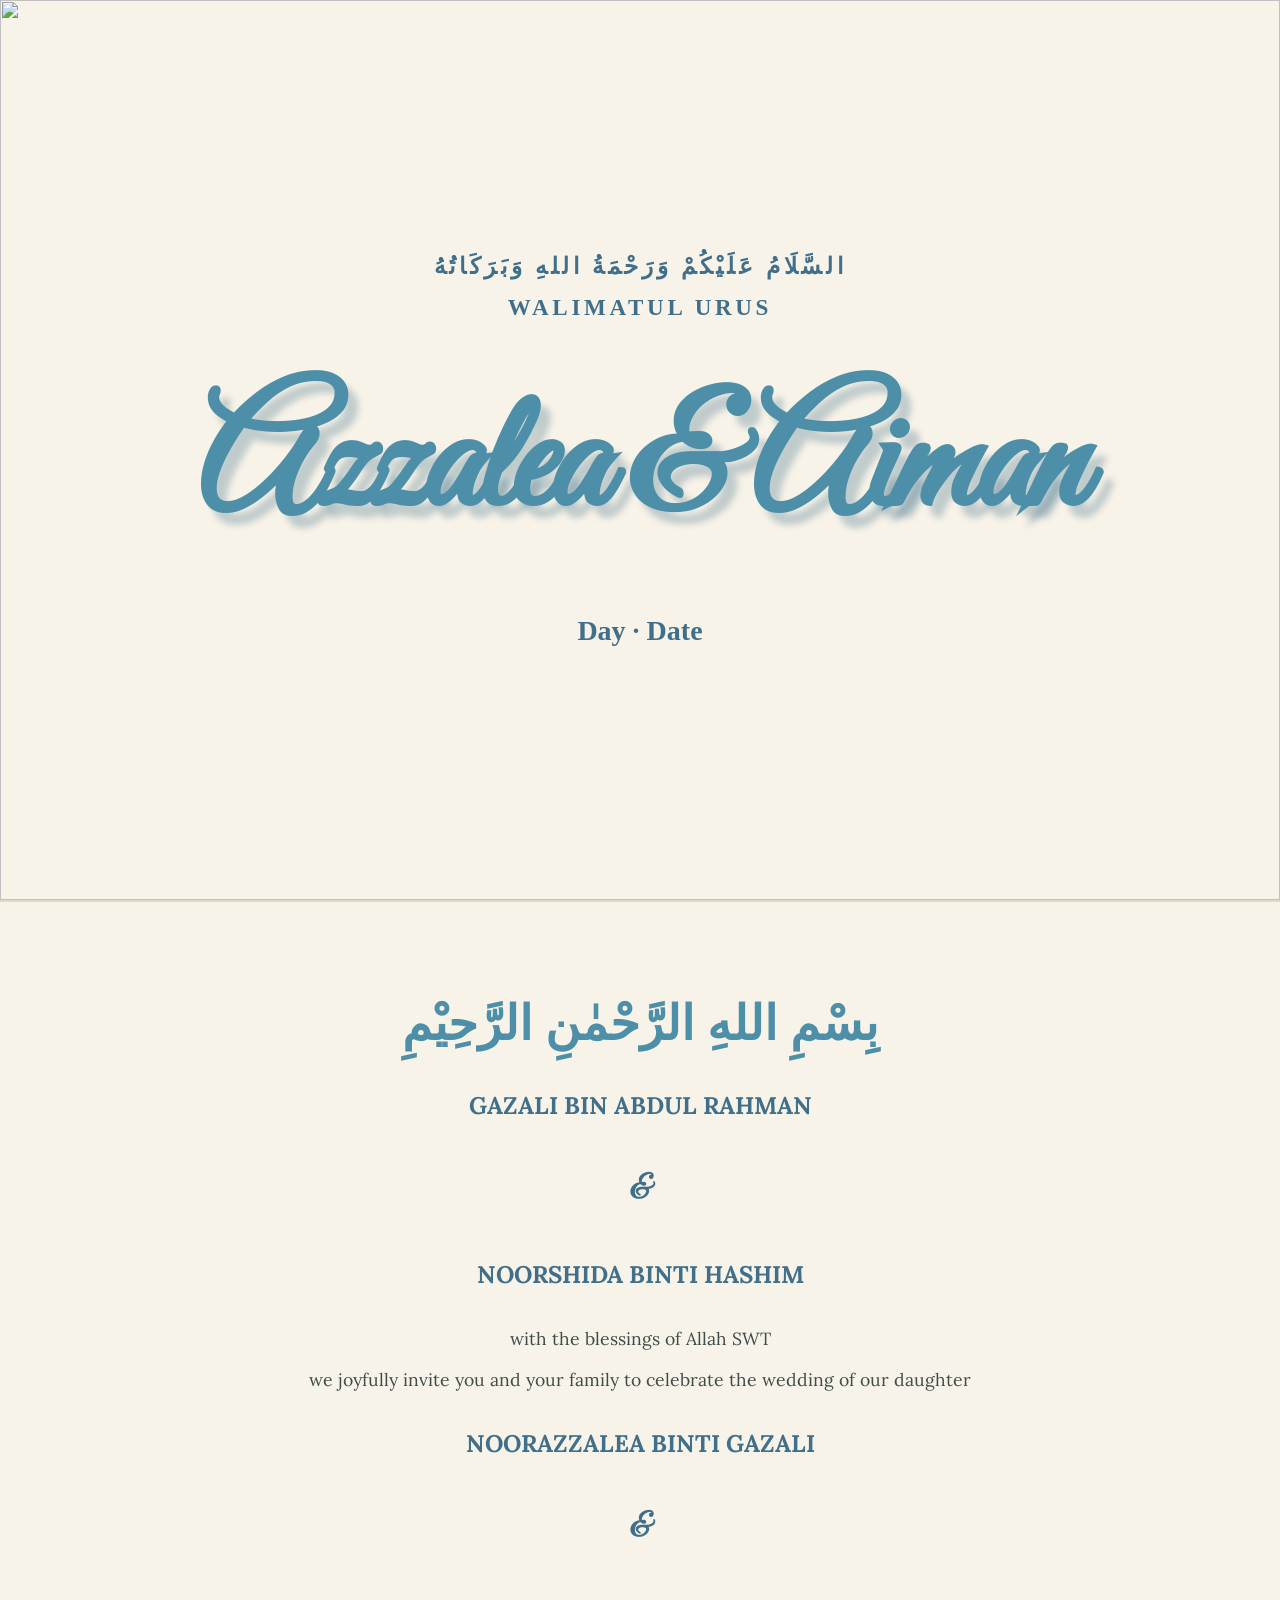
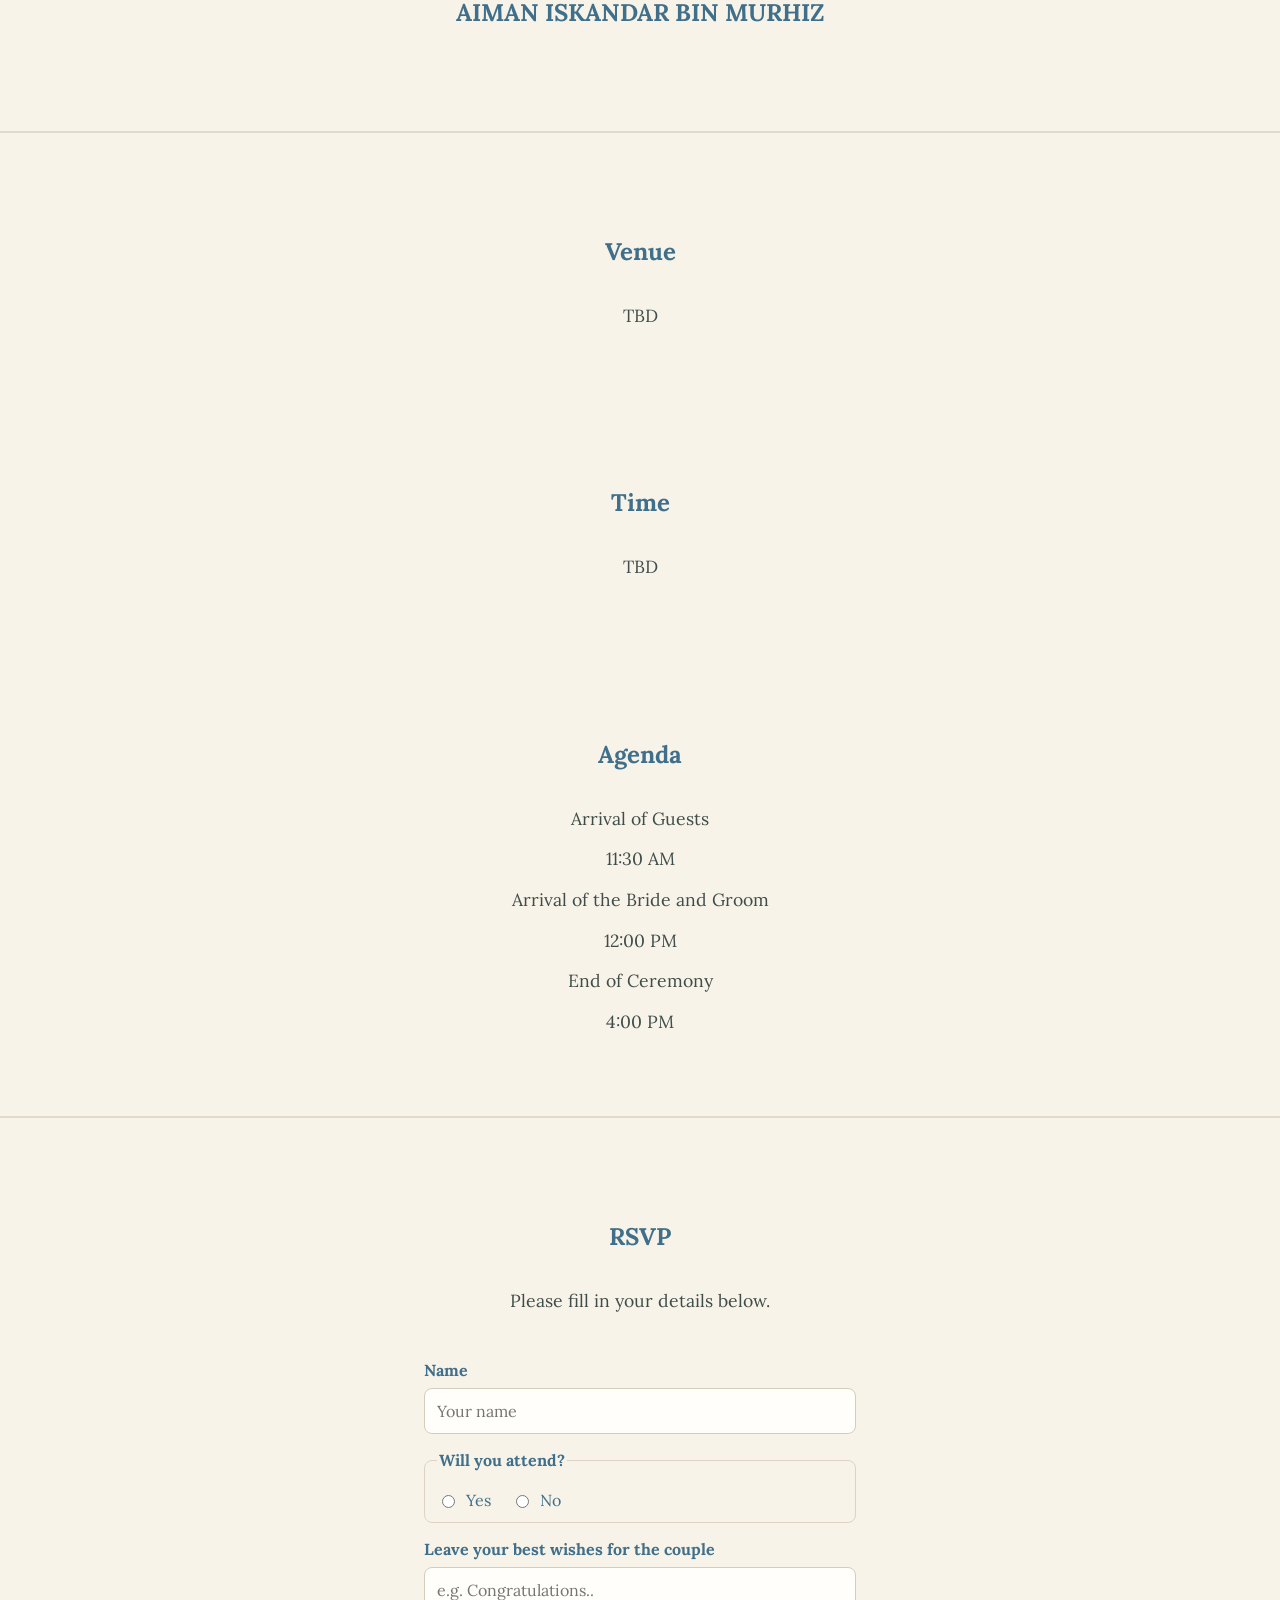
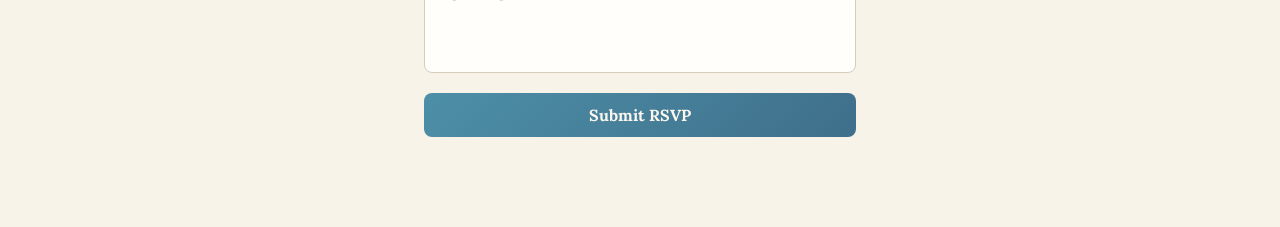
==== commit 9bb7d234: "Update RSVP section and enhance styling with new color variables" ====
--- a/index.html
+++ b/index.html
@@ -6,43 +6,51 @@
 		<meta name="viewport" content="width=device-width, initial-scale=1.0">
 		<title>Azzalea & Aiman's Wedding</title>
 		<link rel="stylesheet" href="style.css?v=20260407c">
+		<audio id="background-music" src="audio/background_music.mp3" autoplay loop></audio>
 	</head>
 	
 	<body>
-
-		
-
+		
+		
+		
 		<header class="hero">
-			<p class="hero-kicker">السَّلَامُ عَلَيْكُمْ وَرَحْمَةُ اللهِ وَبَرَكَاتُهُ</p>
-			<p class="hero-kicker">Walimatul Urus</p>
-			<h1 class="cursive-text hero-names">Azzalea & Aiman</h1>
-			<p class="hero-date">Day &middot Date</p>
+			<img src="images/hero_banner.png" class="hero-overlay fade-load delay-1">
+			<p class="hero-kicker fade-load delay-1">السَّلَامُ عَلَيْكُمْ وَرَحْمَةُ اللهِ وَبَرَكَاتُهُ</p>
+			<p class="hero-kicker fade-load delay-2">Walimatul Urus</p>
+			<h1 class="cursive-text hero-names fade-load delay-3">Azzalea & Aiman</h1>
+			<p class="hero-date fade-load delay-4">Day &middot Date</p>
 		</header>
 
 		<section class="content-section">
 			<h1>بِسْمِ اللهِ الرَّحْمٰنِ الرَّحِيْمِ</h1>
-			<h2>AZZALEA_DAD_NAME</h2>
+			<h2>GAZALI BIN ABDUL RAHMAN</h2>
 			<h2 class="cursive-text">&</h2>
-			<h2>AZZALEA_MOM_NAME</h2>
+			<h2>NOORSHIDA BINTI HASHIM</h2>
 			<p>
 				with the blessings of Allah SWT
 			</p>
 			<p>
-				joyfully invite you and your family to celebrate the wedding of our daughter
+				we joyfully invite you and your family to celebrate the wedding of our daughter
 			</p>
 			<h2>NOORAZZALEA BINTI GAZALI</h2>
 			<h2 class="cursive-text">&</h2>
 			<h2>AIMAN ISKANDAR BIN MURHIZ</h2>
 		</section>
 
+			
+		<div class="border-bottom"></div>
+		
+
 		<section class="content-section">
 			<h2>Venue</h2>
 			<p>TBD</p>
-		</section>
-
-		<section class="content-section content-section-final">
+			<!-- TODO: Add Google Maps and Waze shortcut links -->
+		</section>
+
+		<section class="content-section">
 			<h2>Time</h2>
 			<p>TBD</p>
+			<!-- Consider doing creating a calendar event for the guest -->
 		</section>
 
 		<section class="content-section">
@@ -54,6 +62,8 @@
 			<p>End of Ceremony</p>
 			<p>4:00 PM</p>
 		</section>
+
+		<div class="border-bottom"></div>
 
 		<section class="content-section" id="rsvp">
 			<h2>RSVP</h2>
@@ -101,6 +111,7 @@
 						id="phone-number"
 						name="entry.282845420"
 						type="tel"
+						placeholder="+601..."
 						pattern="^(?:01[0-9]\d{7,8}|\+601[0-9]\d{7,8}|601[0-9]\d{7,8})$"
 					>
 				</div>
@@ -117,11 +128,12 @@
 					>
 				</div>
 
-				<label for="notes">Leave your best wishes</label>
+				<label for="notes">Leave your best wishes for the couple</label>
 				<textarea
 					id="notes"
 					name="entry.682894428"
 					rows="4"
+					placeholder="e.g. Congratulations.."
 				></textarea>
 
 				<button type="submit">Submit RSVP</button>
@@ -132,6 +144,8 @@
 		</section>
 
 		<script>
+			document.body.classList.add('js-animate');
+
 			const rsvpForm = document.querySelector('.rsvp-form');
 			const hiddenFrame = document.querySelector('iframe[name="hidden_iframe"]');
 			const attendanceInputs = document.querySelectorAll('input[name="entry.877086558"]');
@@ -139,6 +153,7 @@
 			const paxInput = document.getElementById('pax');
 			const phoneNumberGroup = document.getElementById('phone-number-group');
 			const phoneNumberInput = document.getElementById('phone-number');
+			const revealSections = document.querySelectorAll('.content-section');
 			let hasSubmitted = false;
 
 			function togglePaxAndNumberField() {
@@ -178,7 +193,34 @@
 			});
 
 			togglePaxAndNumberField();
+
+			const sectionObserver = new IntersectionObserver(
+				(entries, observer) => {
+					entries.forEach((entry) => {
+						if (entry.isIntersecting) {
+							entry.target.classList.add('is-visible');
+							observer.unobserve(entry.target);
+						}
+					});
+				},
+				{
+					threshold: 0.18,
+					rootMargin: '0px 0px -10% 0px'
+				}
+			);
+
+			revealSections.forEach((section) => {
+				sectionObserver.observe(section);
+			});
+
+			var audio = document.getElementById('background-music');
+			if (audio) {
+				audio.volume = 0.5;
+			}
+
 		</script>
 
 	</body>
+
+	<!-- TODO: Add footer? -->
 </html>
--- a/style.css
+++ b/style.css
@@ -1,6 +1,7 @@
 :root {
   --primary: #4d8fa8;
-  --accent: #3f6f8a;
+  --secondary: #3f6f8a;
+  --tertiary: #2c4e5b;
   --text: #3f4d4a;
   --panel: #fffdf9;
   --panel-border: #e2d9cb;
@@ -46,11 +47,20 @@
   align-items: center;
   gap: 14px;
   padding: 0px;
-  color: var(--text);
-  background: transparent;
+  background: url('images/hero-banner.png') center/cover no-repeat;
   position: relative;
-  overflow: visible;
-  border-bottom: 2px solid rgba(63, 111, 138, 0.2);
+  overflow: hidden;
+  border-bottom: 2px solid var(--panel-border);
+}
+
+.hero-overlay {
+  position: absolute;
+  top: 0;
+  left: 0;
+  width: 100%;
+  height: 100%;
+  object-fit: cover; /* keeps proportions nice */
+  pointer-events: none; /* lets clicks pass through */
 }
 
 .hero-kicker,
@@ -65,24 +75,25 @@
   margin: 0;
   letter-spacing: 0.16em;
   text-transform: uppercase;
-  color: var(--accent);
-  font-size: 1.75rem;
+  color: var(--secondary);
+  font-size: clamp(0.9rem, 1.8vw, 1.75rem);
   font-weight: bold;
 }
 
 .hero-names {
   margin: 0;
   padding: 50px 0px;
-  font-size: 12rem;
+  font-size: clamp(3rem, 13vw, 12rem);
   line-height: 1;
+  letter-spacing: -0.02em;
   color: var(--primary); 
   text-shadow: 10px 12px 6px rgba(63, 111, 138, 0.3);
 }
 
 .hero-date {
   margin: 0;
-  font-size: 1.75rem;
-  color: var(--accent);
+  font-size: clamp(1rem, 2.2vw, 1.75rem);
+  color: var(--secondary);
   font-weight: bold;
 }
 
@@ -91,7 +102,7 @@
   display: inline-block;
   padding: 12px 28px;
   border-radius: 999px;
-  background-color: var(--accent);
+  background-color: var(--secondary);
   color: #fffdf8;
   font-weight: bold;
   text-decoration: none;
@@ -101,46 +112,94 @@
 
 .hero-rsvp-btn:hover {
   background-color: #345f78;
+}
+
+@keyframes fadeUp {
+  from {
+    opacity: 0;
+    transform: translateY(20px);
+  }
+  to {
+    opacity: 1;
+    transform: translateY(0);
+  }
+}
+
+.fade-load {
+  opacity: 0;
+  animation: fadeUp 700ms ease forwards;
+}
+
+.delay-1 {
+  animation-delay: 100ms;
+}
+
+.delay-2 {
+  animation-delay: 220ms;
+}
+
+.delay-3 {
+  animation-delay: 340ms;
+}
+
+.delay-4 {
+  animation-delay: 460ms;
 }
 
 .content-section {
   margin: 26px auto;
   border: none;
   padding: 40px 20px;
-  border-radius: 18px;
   font-family: "Lora", serif;
 }
 
-.content-section-final {
-  border-bottom: 2px solid rgba(63, 111, 138, 0.2);
+body.js-animate .content-section {
+  opacity: 0;
+  transform: translateY(28px);
+  transition: opacity 700ms ease, transform 700ms ease;
+}
+
+body.js-animate .content-section.is-visible {
+  opacity: 1;
+  transform: translateY(0);
 }
 
 .content-section h1 {
   color: var(--primary);
+  margin: 24px;
 }
 
 .content-section h2 {
-  color: var(--accent);
+  color: var(--secondary);
   padding: 12px;
+  margin: 25px;
 }
 
 .content-section p {
   font-size: 1.1rem;
+  color: var(--text)
+}
+
+.border-bottom {
+  border-bottom: 2px solid var(--panel-border);
 }
 
 a {
-  color: var(--accent);
+  color: var(--secondary);
   text-decoration: none;
   font-weight: bold;
 }
 
 .rsvp-form {
   max-width: 480px;
+  width: 100%;
   margin: 24px auto 0;
   padding: 24px;
+  box-sizing: border-box;
   border: none;
   border-radius: 12px;
   text-align: left;
+  resize: none; 
 }
 
 .rsvp-form label,
@@ -148,7 +207,7 @@
   display: block;
   margin-bottom: 8px;
   font-weight: bold;
-  color: #3b5550;
+  color: var(--secondary);
 }
 
 .rsvp-form input[type="text"],
@@ -164,6 +223,8 @@
   background-color: #fffefb;
   color: #3d4a47;
   font-size: 1rem;
+  resize: none;
+  font-family: "Lora", serif;
 }
 
 .rsvp-form input:focus,
@@ -178,6 +239,10 @@
   border-radius: 8px;
   margin: 0 0 16px;
   padding: 12px;
+}
+
+.rsvp-form button {
+  font-family: "Lora", serif;
 }
 
 .radio-row {
@@ -198,7 +263,7 @@
   border: 0;
   border-radius: 8px;
   padding: 12px;
-  background: linear-gradient(135deg, var(--primary), var(--accent));
+  background: linear-gradient(135deg, var(--primary), var(--secondary));
   color: #fbf7ef;
   font-size: 1rem;
   font-weight: bold;
@@ -232,7 +297,7 @@
   width: 100%;
   max-width: 560px;
   background-color: var(--panel);
-  border: 1px solid var(--panel-border);
+  border: 1px solid var(--secondary);
   border-radius: 14px;
   padding: 36px 28px;
   box-sizing: border-box;
@@ -240,6 +305,10 @@
 
 .thank-you-card p {
   margin: 10px 0 24px;
+}
+
+.thank-you-card h1 {
+  color: var(--secondary);
 }
 
 .thank-you-link {
@@ -254,32 +323,98 @@
   background-color: #e2efec;
 }
 
+@media (prefers-reduced-motion: reduce) {
+  .fade-load {
+    opacity: 1;
+    animation: none;
+    transform: none;
+  }
+
+  body.js-animate .content-section,
+  body.js-animate .content-section.is-visible {
+    opacity: 1;
+    transform: none;
+    transition: none;
+  }
+}
+
 @media (max-width: 640px) {
   .hero {
-    min-height: 100vh;
-    min-height: 100svh;
-    gap: 12px;
-    padding: 52px 18px;
+    min-height: 90svh;
+    gap: 10px;
+    padding: 28px 16px;
+    background-position: center top;
+  }
+
+  .hero-overlay {
+    object-position: center top;
   }
 
   .hero-names {
-    font-size: 4.5rem;
+    font-size: clamp(2.8rem, 16vw, 4.6rem);
+    padding: 16px 0;
+    line-height: 0.95;
+    text-shadow: 5px 6px 4px rgba(63, 111, 138, 0.25);
+  }
+
+  .hero-kicker {
+    font-size: 0.86rem;
+    letter-spacing: 0.09em;
   }
 
   .hero-date {
+    font-size: 0.96rem;
+  }
+
+  .content-section {
+    margin: 10px 0;
+    padding: 28px 12px;
+    border-radius: 0;
+  }
+
+  #rsvp .rsvp-form {
+    width: calc(100% - 4px);
+    margin-left: auto;
+    margin-right: auto;
+  }
+
+  .content-section h2 {
+    padding: 8px;
+  }
+
+  .content-section p {
     font-size: 1rem;
   }
 
-  .content-section {
-    margin: 20px 12px;
-  }
-
   .rsvp-form {
-    padding: 18px;
+    padding: 16px;
+    max-width: 100%;
+  }
+
+  .rsvp-form input[type="text"],
+  .rsvp-form input[type="tel"],
+  .rsvp-form input[type="number"],
+  .rsvp-form textarea,
+  .rsvp-form button {
+    font-size: 16px;
   }
 
   .radio-row {
     flex-direction: column;
-    gap: 10px;
-  }
-}
+    gap: 8px;
+  }
+}
+
+@media (max-width: 900px) {
+  .hero {
+    padding: 24px 18px;
+  }
+
+  .hero-names {
+    letter-spacing: -0.01em;
+  }
+
+  .content-section {
+    margin: 12px auto;
+  }
+}
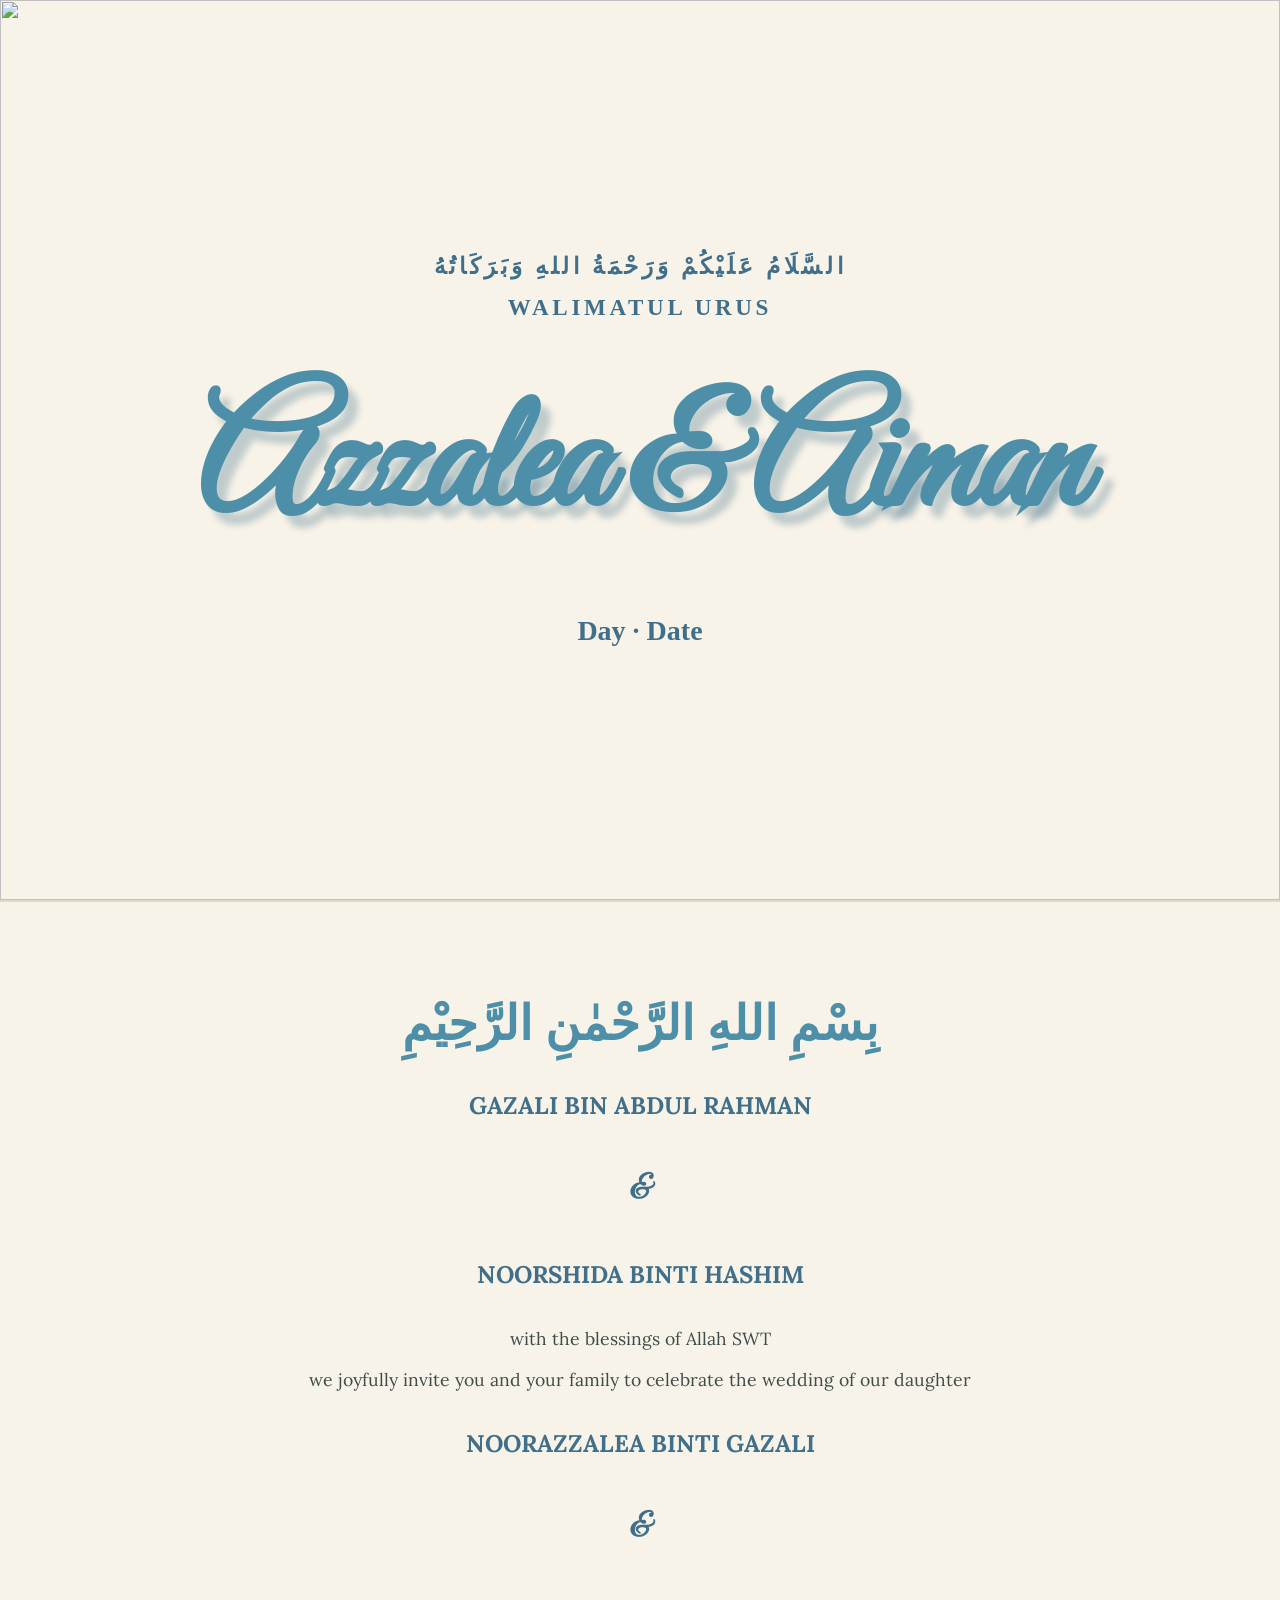
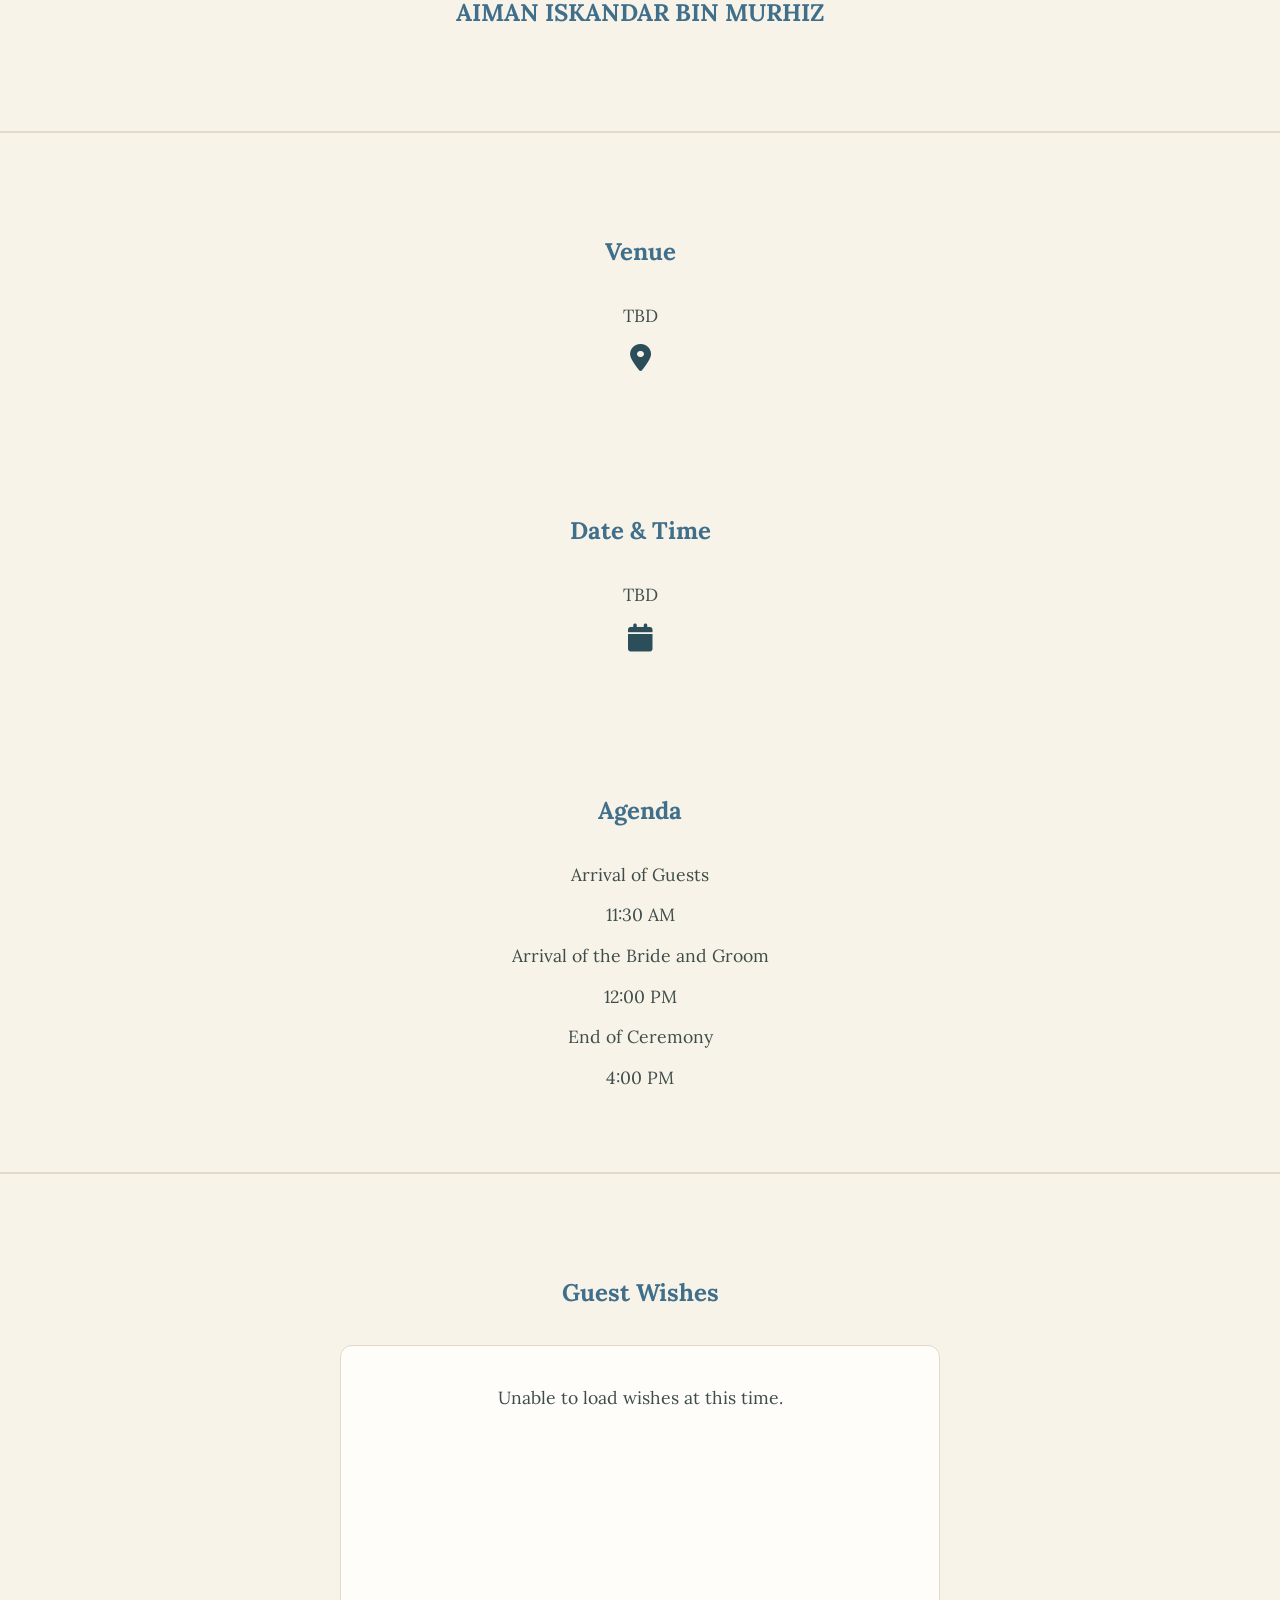
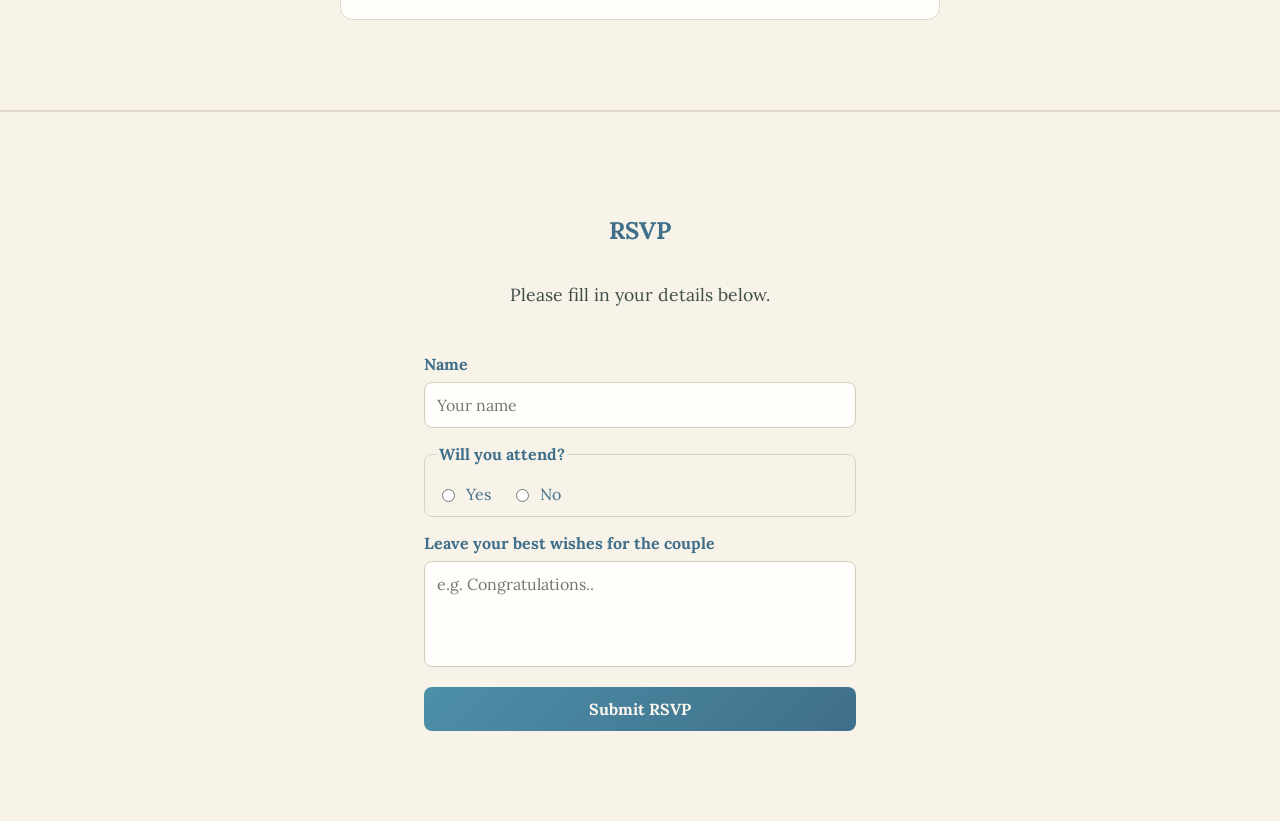
==== commit 4e4fb604: "Add Guest Wishes section with dynamic loading and styling" ====
--- a/index.html
+++ b/index.html
@@ -1,226 +1,379 @@
-<!DOCTYPE html>
+<!doctype html>
 <html lang="en">
-	<head>
-		<link href="https://fonts.googleapis.com/css2?family=Great+Vibes&family=Lora&display=swap" rel="stylesheet">
-		<meta charset="UTF-8">
-		<meta name="viewport" content="width=device-width, initial-scale=1.0">
-		<title>Azzalea & Aiman's Wedding</title>
-		<link rel="stylesheet" href="style.css?v=20260407c">
-		<audio id="background-music" src="audio/background_music.mp3" autoplay loop></audio>
-	</head>
-	
-	<body>
-		
-		
-		
-		<header class="hero">
-			<img src="images/hero_banner.png" class="hero-overlay fade-load delay-1">
-			<p class="hero-kicker fade-load delay-1">السَّلَامُ عَلَيْكُمْ وَرَحْمَةُ اللهِ وَبَرَكَاتُهُ</p>
-			<p class="hero-kicker fade-load delay-2">Walimatul Urus</p>
-			<h1 class="cursive-text hero-names fade-load delay-3">Azzalea & Aiman</h1>
-			<p class="hero-date fade-load delay-4">Day &middot Date</p>
-		</header>
-
-		<section class="content-section">
-			<h1>بِسْمِ اللهِ الرَّحْمٰنِ الرَّحِيْمِ</h1>
-			<h2>GAZALI BIN ABDUL RAHMAN</h2>
-			<h2 class="cursive-text">&</h2>
-			<h2>NOORSHIDA BINTI HASHIM</h2>
-			<p>
-				with the blessings of Allah SWT
-			</p>
-			<p>
-				we joyfully invite you and your family to celebrate the wedding of our daughter
-			</p>
-			<h2>NOORAZZALEA BINTI GAZALI</h2>
-			<h2 class="cursive-text">&</h2>
-			<h2>AIMAN ISKANDAR BIN MURHIZ</h2>
-		</section>
-
-			
-		<div class="border-bottom"></div>
-		
-
-		<section class="content-section">
-			<h2>Venue</h2>
-			<p>TBD</p>
-			<!-- TODO: Add Google Maps and Waze shortcut links -->
-		</section>
-
-		<section class="content-section">
-			<h2>Time</h2>
-			<p>TBD</p>
-			<!-- Consider doing creating a calendar event for the guest -->
-		</section>
-
-		<section class="content-section">
-			<h2>Agenda</h2>
-			<p>Arrival of Guests</p>
-			<p>11:30 AM</p>
-			<p>Arrival of the Bride and Groom</p>
-			<p>12:00 PM</p>
-			<p>End of Ceremony</p>
-			<p>4:00 PM</p>
-		</section>
-
-		<div class="border-bottom"></div>
-
-		<section class="content-section" id="rsvp">
-			<h2>RSVP</h2>
-			<p>Please fill in your details below.</p>
-			<form
-				class="rsvp-form"
-				action="https://docs.google.com/forms/d/e/1FAIpQLSeR3HBybhHd82gmI8Add4NJ5ksYuSUnwPH_Y5ooAVdN47G1vQ/formResponse"
-				method="POST"
-				target="hidden_iframe"
-			>
-
-				<!-- Google Forms form link:
+  <head>
+    <link
+      href="https://fonts.googleapis.com/css2?family=Great+Vibes&family=Lora&display=swap"
+      rel="stylesheet"
+    />
+    <meta charset="UTF-8" />
+    <meta name="viewport" content="width=device-width, initial-scale=1.0" />
+    <title>Azzalea & Aiman's Wedding</title>
+    <link rel="stylesheet" href="style.css?v=20260407c" />
+    <link
+      rel="stylesheet"
+      href="https://cdnjs.cloudflare.com/ajax/libs/font-awesome/6.5.1/css/all.min.css"
+    />
+    <audio
+      id="background-music"
+      src="audio/background_music.mp3"
+      autoplay
+      loop
+    ></audio>
+  </head>
+
+  <body>
+    <header class="hero">
+      <img
+        src="images/hero_banner.png"
+        class="hero-overlay fade-load delay-1"
+      />
+      <p class="hero-kicker fade-load delay-1">
+        السَّلَامُ عَلَيْكُمْ وَرَحْمَةُ اللهِ وَبَرَكَاتُهُ
+      </p>
+      <p class="hero-kicker fade-load delay-2">Walimatul Urus</p>
+      <h1 class="cursive-text hero-names fade-load delay-3">Azzalea & Aiman</h1>
+      <p class="hero-date fade-load delay-4">Day &middot Date</p>
+    </header>
+
+    <section class="content-section">
+      <h1>بِسْمِ اللهِ الرَّحْمٰنِ الرَّحِيْمِ</h1>
+      <h2>GAZALI BIN ABDUL RAHMAN</h2>
+      <h2 class="cursive-text">&</h2>
+      <h2>NOORSHIDA BINTI HASHIM</h2>
+      <p>with the blessings of Allah SWT</p>
+      <p>
+        we joyfully invite you and your family to celebrate the wedding of our
+        daughter
+      </p>
+      <h2>NOORAZZALEA BINTI GAZALI</h2>
+      <h2 class="cursive-text">&</h2>
+      <h2>AIMAN ISKANDAR BIN MURHIZ</h2>
+    </section>
+
+    <div class="border-bottom"></div>
+
+    <section class="content-section">
+      <h2>Venue</h2>
+      <p>TBD</p>
+      <a
+        href="https://www.google.com/maps/search/?api=1&query=Your+Venue+Name"
+        target="_blank"
+      >
+        <i class="fa-solid fa-location-dot"></i>
+      </a>
+    </section>
+
+    <section class="content-section">
+      <h2>Date & Time</h2>
+      <p>TBD</p>
+      <a
+        href="https://calendar.google.com/calendar/render?action=TEMPLATE&text=Azzalea+%26+Aiman+Wedding&dates=20270612T110000/20270612T160000&&location=Your+Venue+Here"
+        target="_blank"
+      >
+        <i class="fa-solid fa-calendar"></i>
+      </a>
+      <!-- Consider doing creating a calendar event for the guest -->
+    </section>
+
+    <section class="content-section">
+      <h2>Agenda</h2>
+      <p>Arrival of Guests</p>
+      <p>11:30 AM</p>
+      <p>Arrival of the Bride and Groom</p>
+      <p>12:00 PM</p>
+      <p>End of Ceremony</p>
+      <p>4:00 PM</p>
+    </section>
+
+    <div class="border-bottom"></div>
+
+	<section class="content-section">
+      <h2>Guest Wishes</h2>
+      <div id="wishes-container" class="wishes-scroll">
+        <p class="loading-text">Loading wishes...</p>
+      </div>
+    </section>
+
+    <div class="border-bottom"></div>
+
+    <section class="content-section" id="rsvp">
+      <h2>RSVP</h2>
+      <div id="rsvp-open-content">
+        <p>Please fill in your details below.</p>
+        <form
+          class="rsvp-form"
+          action="https://docs.google.com/forms/d/e/1FAIpQLSeR3HBybhHd82gmI8Add4NJ5ksYuSUnwPH_Y5ooAVdN47G1vQ/formResponse"
+          method="POST"
+          target="hidden_iframe"
+        >
+          <!-- Google Forms form link:
 					name: entry.1498135098
 					attendance: entry.877086558
 					pax: entry.2606285
 					phone number: entry.282845420
 					notes: entry.682894428
 				-->
-				<label for="guest-name">Name</label>
-				<input
-					id="guest-name"
-					name="entry.1498135098"
-					type="text"
-					required
-					placeholder="Your name"
-				>
-
-				<fieldset>
-					<legend>Will you attend?</legend>
-					<div class="radio-row">
-						<label>
-							<input type="radio" name="entry.877086558" value="Yes" required>
-							Yes
-						</label>
-						<label>
-							<input type="radio" name="entry.877086558" value="No" required>
-							No
-						</label>
-					</div>
-				</fieldset>
-			
-				<div id="phone-number-group">
-					<label for="phone-number">Phone Number</label>
-					<input
-						id="phone-number"
-						name="entry.282845420"
-						type="tel"
-						placeholder="+601..."
-						pattern="^(?:01[0-9]\d{7,8}|\+601[0-9]\d{7,8}|601[0-9]\d{7,8})$"
-					>
-				</div>
-
-				<div id="pax-group" hidden>
-					<label for="pax">Number of Pax</label>
-					<input
-						id="pax"
-						name="entry.2606285"
-						type="number"
-						min="1"
-						max="10"
-						placeholder="e.g. 2"
-					>
-				</div>
-
-				<label for="notes">Leave your best wishes for the couple</label>
-				<textarea
-					id="notes"
-					name="entry.682894428"
-					rows="4"
-					placeholder="e.g. Congratulations.."
-				></textarea>
-
-				<button type="submit">Submit RSVP</button>
-			</form>
-
-			<iframe name="hidden_iframe" title="Hidden RSVP Submit Frame" class="hidden-frame"></iframe>
-
-		</section>
-
-		<script>
-			document.body.classList.add('js-animate');
-
-			const rsvpForm = document.querySelector('.rsvp-form');
-			const hiddenFrame = document.querySelector('iframe[name="hidden_iframe"]');
-			const attendanceInputs = document.querySelectorAll('input[name="entry.877086558"]');
-			const paxGroup = document.getElementById('pax-group');
-			const paxInput = document.getElementById('pax');
-			const phoneNumberGroup = document.getElementById('phone-number-group');
-			const phoneNumberInput = document.getElementById('phone-number');
-			const revealSections = document.querySelectorAll('.content-section');
-			let hasSubmitted = false;
-
-			function togglePaxAndNumberField() {
-				const selected = document.querySelector('input[name="entry.877086558"]:checked');
-				const isAttending = selected && selected.value === 'Yes';
-
-				// Show pax input if attending, hide otherwise. Also make it required if attending.
-				paxGroup.hidden = !isAttending;
-				paxInput.required = isAttending;
-
-				// Show phone number input if attending, hide otherwise. Also make it required if attending.
-				phoneNumberGroup.hidden = !isAttending;
-				phoneNumberInput.required = isAttending;
-
-				if (!isAttending) {
-					paxInput.value = '';
-					phoneNumberInput.value = '';
-				}
-			}
-
-			attendanceInputs.forEach((input) => {
-				input.addEventListener('change', togglePaxAndNumberField);
-			});
-
-			rsvpForm.addEventListener('submit', () => {
-				hasSubmitted = true;
-			});
-
-			hiddenFrame.addEventListener('load', () => {
-				if (!hasSubmitted) {
-					return;
-				}
-
-				const selected = document.querySelector('input[name="entry.877086558"]:checked');
-				const rsvp = selected && selected.value === 'Yes' ? 'yes' : 'no';
-				window.location.href = 'thank-you.html?rsvp=' + rsvp;
-			});
-
-			togglePaxAndNumberField();
-
-			const sectionObserver = new IntersectionObserver(
-				(entries, observer) => {
-					entries.forEach((entry) => {
-						if (entry.isIntersecting) {
-							entry.target.classList.add('is-visible');
-							observer.unobserve(entry.target);
-						}
-					});
-				},
-				{
-					threshold: 0.18,
-					rootMargin: '0px 0px -10% 0px'
-				}
-			);
-
-			revealSections.forEach((section) => {
-				sectionObserver.observe(section);
-			});
-
-			var audio = document.getElementById('background-music');
-			if (audio) {
-				audio.volume = 0.5;
-			}
-
-		</script>
-
-	</body>
-
-	<!-- TODO: Add footer? -->
-</html>+          <label for="guest-name">Name</label>
+          <input
+            id="guest-name"
+            name="entry.1498135098"
+            type="text"
+            required
+            placeholder="Your name"
+          />
+
+          <fieldset>
+            <legend>Will you attend?</legend>
+            <div class="radio-row">
+              <label>
+                <input
+                  type="radio"
+                  name="entry.877086558"
+                  value="Yes"
+                  required
+                />
+                Yes
+              </label>
+              <label>
+                <input
+                  type="radio"
+                  name="entry.877086558"
+                  value="No"
+                  required
+                />
+                No
+              </label>
+            </div>
+          </fieldset>
+
+          <div id="phone-number-group">
+            <label for="phone-number">Phone Number</label>
+            <input
+              id="phone-number"
+              name="entry.282845420"
+              type="tel"
+              placeholder="+601..."
+              pattern="^(?:01[0-9]\d{7,8}|\+601[0-9]\d{7,8}|601[0-9]\d{7,8})$"
+            />
+          </div>
+
+          <div id="pax-group" hidden>
+            <label for="pax">Number of Pax</label>
+            <input
+              id="pax"
+              name="entry.2606285"
+              type="number"
+              min="1"
+              max="10"
+              placeholder="e.g. 2"
+            />
+          </div>
+
+          <label for="notes">Leave your best wishes for the couple</label>
+          <textarea
+            id="notes"
+            name="entry.682894428"
+            rows="4"
+            placeholder="e.g. Congratulations.."
+          ></textarea>
+
+          <button type="submit">Submit RSVP</button>
+        </form>
+
+        <iframe
+          name="hidden_iframe"
+          title="Hidden RSVP Submit Frame"
+          class="hidden-frame"
+        ></iframe>
+      </div>
+
+      <p id="rsvp-closed-message" hidden>RSVP's are closed. Thank you.</p>
+    </section>
+
+
+    
+    <script>
+      document.body.classList.add("js-animate");
+
+      const WEDDING_DATE_ISO = ""; // Set as YYYY-MM-DD when the wedding date is finalized.
+
+      const rsvpForm = document.querySelector(".rsvp-form");
+      const hiddenFrame = document.querySelector(
+        'iframe[name="hidden_iframe"]',
+      );
+      const rsvpOpenContent = document.getElementById("rsvp-open-content");
+      const rsvpClosedMessage = document.getElementById("rsvp-closed-message");
+      const attendanceInputs = document.querySelectorAll(
+        'input[name="entry.877086558"]',
+      );
+      const paxGroup = document.getElementById("pax-group");
+      const paxInput = document.getElementById("pax");
+      const phoneNumberGroup = document.getElementById("phone-number-group");
+      const phoneNumberInput = document.getElementById("phone-number");
+      const revealSections = document.querySelectorAll(".content-section");
+      const googleSheetsJSON = "https://opensheet.elk.sh/10yso2dRsM4EayqD_vAIVCiIoJBsnympwRAy8ou2AAoU/responses";
+      const wishesContainer = document.getElementById("wishes-container");
+      let hasSubmitted = false;
+
+      async function loadAndDisplayWishes() {
+        try {
+          const response = await fetch(googleSheetsJSON);
+          const data = await response.json();
+
+		  console.log("Fetched wishes data:", data);
+
+          // Filter for entries with wishes and extract them
+		  
+          const wishes = data
+            .filter((row) => row["Leave a message"] && row["Leave a message"].trim())
+            .map((row) => ({ name: row["Name"], message: row["Leave a message"] }));
+
+			console.log("Extracted wishes:", wishes);
+
+          if (wishes.length === 0) {
+            wishesContainer.innerHTML =
+              '<p class="no-wishes">No wishes yet. Be the first to share!</p>';
+            return;
+          }
+
+          // Create wish items
+          const wishsHTML = wishes
+            .map(
+              (wish) =>
+                `<div class="wish-item">
+              <p class="wish-text">${escapeHtml(wish.message)}</p>
+			  <p class="wish-name">${escapeHtml(wish.name)}</p>
+            </div>`,
+            )
+            .join("");
+
+          wishesContainer.innerHTML = wishsHTML;
+
+          // Auto-scroll setup
+          let currentIndex = 0;
+          const items = wishesContainer.querySelectorAll(".wish-item");
+
+          if (items.length > 1) {
+            setInterval(() => {
+              items[currentIndex].classList.remove("active");
+              currentIndex = (currentIndex + 1) % items.length;
+              items[currentIndex].classList.add("active");
+              items[currentIndex].scrollIntoView({
+                behavior: "smooth",
+                block: "nearest",
+              });
+            }, 3000); // Change wish every 5 seconds
+
+            // Set first item as active
+            if (items.length > 0) {
+              items[0].classList.add("active");
+            }
+          }
+        } catch (error) {
+          console.error("Error loading wishes:", error);
+          wishesContainer.innerHTML =
+            '<p class="error-text">Unable to load wishes at this time.</p>';
+        }
+      }
+
+      function escapeHtml(text) {
+        const map = {
+          "&": "&amp;",
+          "<": "&lt;",
+          ">": "&gt;",
+          '"': "&quot;",
+          "'": "&#039;",
+        };
+        return text.replace(/[&<>"']/g, (m) => map[m]);
+      }
+
+      function isRsvpClosed() {
+        if (!WEDDING_DATE_ISO) {
+          return false;
+        }
+
+        const weddingDateEnd = new Date(WEDDING_DATE_ISO + "T23:59:59");
+        return (
+          !Number.isNaN(weddingDateEnd.getTime()) && new Date() > weddingDateEnd
+        );
+      }
+
+      function togglePaxAndNumberField() {
+        const selected = document.querySelector(
+          'input[name="entry.877086558"]:checked',
+        );
+        const isAttending = selected && selected.value === "Yes";
+
+        // Show pax input if attending, hide otherwise. Also make it required if attending.
+        paxGroup.hidden = !isAttending;
+        paxInput.required = isAttending;
+
+        // Show phone number input if attending, hide otherwise. Also make it required if attending.
+        phoneNumberGroup.hidden = !isAttending;
+        phoneNumberInput.required = isAttending;
+
+        if (!isAttending) {
+          paxInput.value = "";
+          phoneNumberInput.value = "";
+        }
+      }
+
+      if (isRsvpClosed()) {
+        rsvpOpenContent.hidden = true;
+        rsvpClosedMessage.hidden = false;
+      } else {
+        attendanceInputs.forEach((input) => {
+          input.addEventListener("change", togglePaxAndNumberField);
+        });
+
+        rsvpForm.addEventListener("submit", () => {
+          hasSubmitted = true;
+        });
+
+        hiddenFrame.addEventListener("load", () => {
+          if (!hasSubmitted) {
+            return;
+          }
+
+          const selected = document.querySelector(
+            'input[name="entry.877086558"]:checked',
+          );
+          const rsvp = selected && selected.value === "Yes" ? "yes" : "no";
+          window.location.href = "thank-you.html?rsvp=" + rsvp;
+        });
+
+        togglePaxAndNumberField();
+      }
+
+      const sectionObserver = new IntersectionObserver(
+        (entries, observer) => {
+          entries.forEach((entry) => {
+            if (entry.isIntersecting) {
+              entry.target.classList.add("is-visible");
+              observer.unobserve(entry.target);
+            }
+          });
+        },
+        {
+          threshold: 0.18,
+          rootMargin: "0px 0px -10% 0px",
+        },
+      );
+
+      revealSections.forEach((section) => {
+        sectionObserver.observe(section);
+      });
+
+      var audio = document.getElementById("background-music");
+      if (audio) {
+        audio.volume = 0.15;
+      }
+
+      // Load wishes from Google Sheets
+      loadAndDisplayWishes();
+
+    </script>
+  </body>
+
+  <!-- TODO: Add footer? -->
+</html>
--- a/style.css
+++ b/style.css
@@ -177,7 +177,17 @@
 
 .content-section p {
   font-size: 1.1rem;
-  color: var(--text)
+  color: var(--text);
+}
+
+.content-section a i {
+  color: var(--tertiary);
+  font-size: 28px;
+  transition: transform 0.2s ease;
+}
+
+.content-section a i:hover {
+  transform: scale(1.2);
 }
 
 .border-bottom {
@@ -323,6 +333,58 @@
   background-color: #e2efec;
 }
 
+.wishes-scroll {
+  max-width: 600px;
+  margin: 24px auto;
+  height: 275px;
+  overflow: hidden;
+  position: relative;
+  border-radius: 12px;
+  background-color: var(--panel);
+  border: 1px solid var(--panel-border);
+  padding: 20px;
+  box-sizing: border-box;
+}
+
+.wish-item {
+  padding: 16px;
+  margin-bottom: 10px;
+  background-color: #fffef9;
+  border-left: 4px solid var(--primary);
+  border-radius: 6px;
+  opacity: 0.5;
+  transition: opacity 0.6s ease, transform 0.6s ease;
+}
+
+.wish-item.active {
+  opacity: 1;
+  transform: scale(1.02);
+}
+
+.wish-text {
+  font-size: 1.05rem;
+  color: var(--text);
+  margin: 0;
+  font-style: italic;
+  line-height: 1.5;
+}
+
+.wish-name {
+  margin-top: 10px;
+  font-size: 0.9rem;
+  font-weight: 600;
+  text-align: right;
+  color: var(--primary);
+}
+
+.loading-text,
+.no-wishes,
+.error-text {
+  color: var(--secondary);
+  margin: 0;
+  padding: 20px;
+}
+
 @media (prefers-reduced-motion: reduce) {
   .fade-load {
     opacity: 1;
@@ -334,6 +396,10 @@
   body.js-animate .content-section.is-visible {
     opacity: 1;
     transform: none;
+    transition: none;
+  }
+
+  .wish-item {
     transition: none;
   }
 }
@@ -418,3 +484,4 @@
     margin: 12px auto;
   }
 }
+
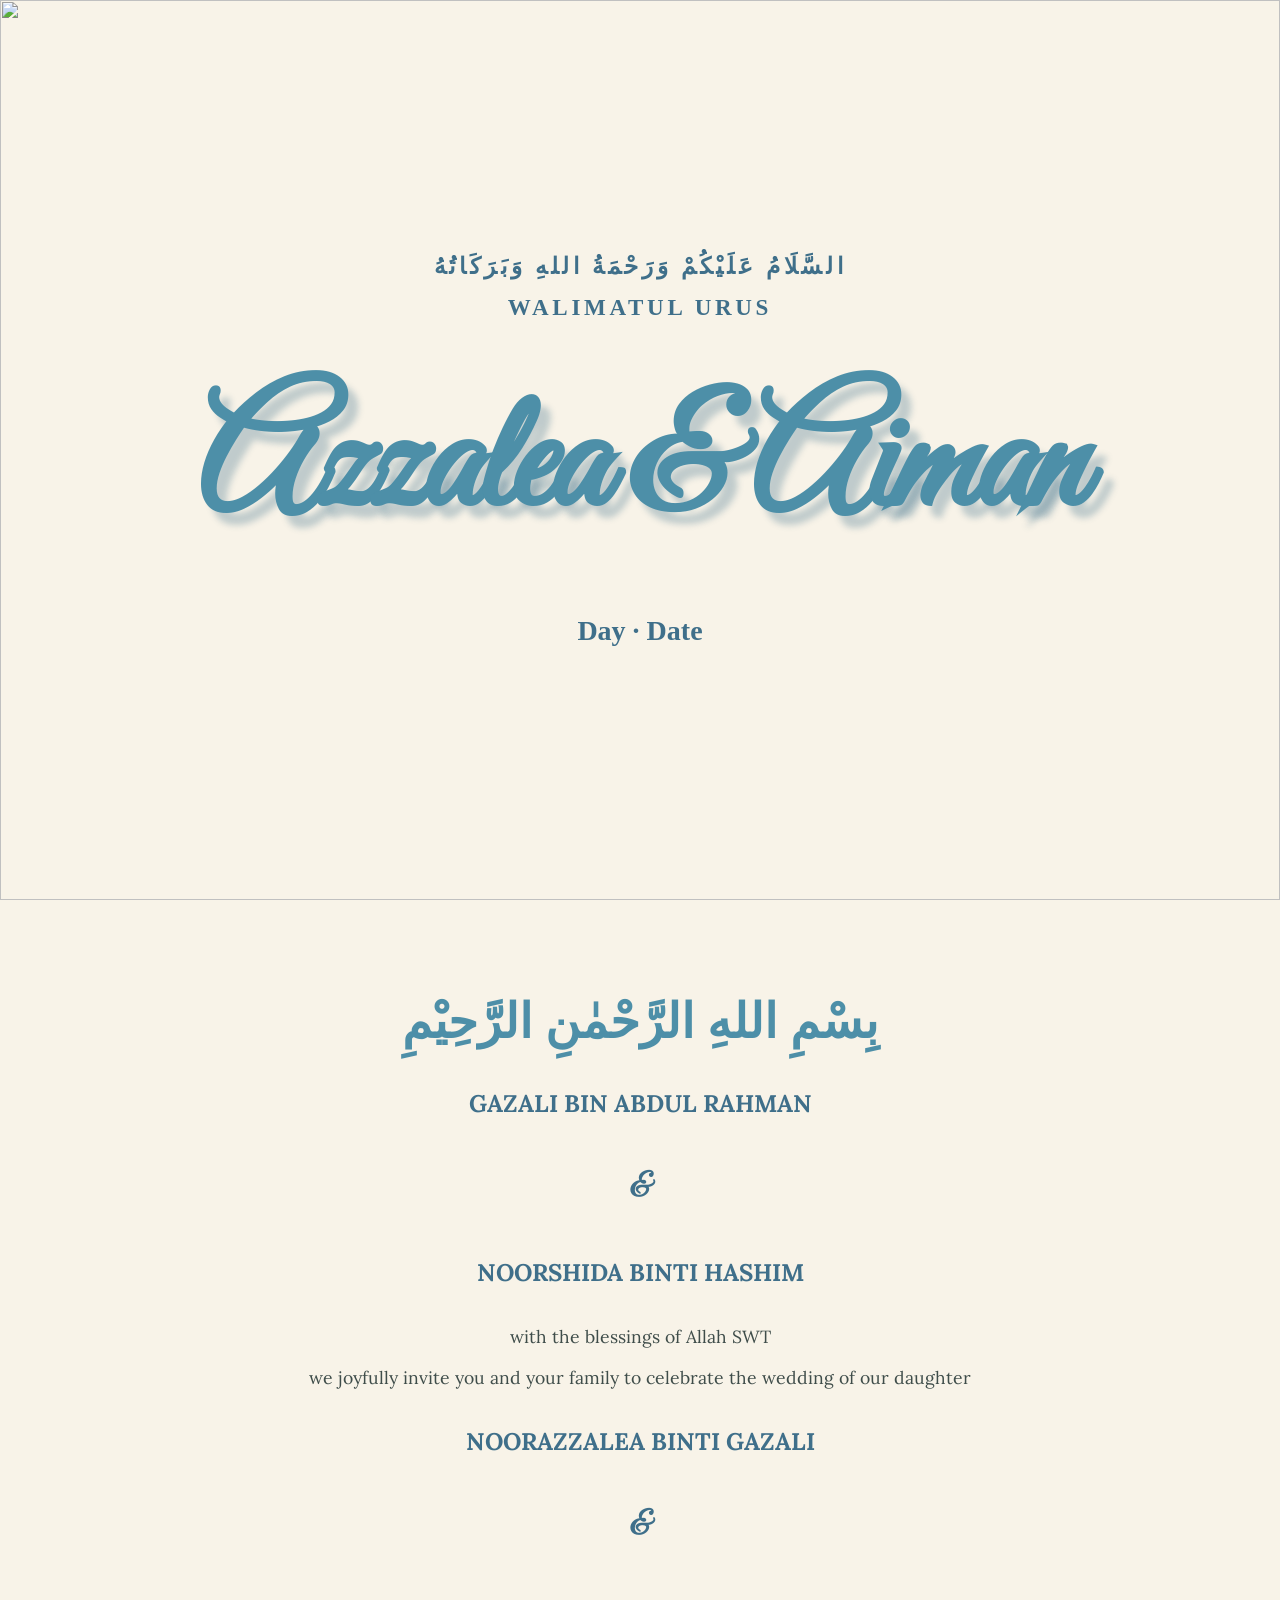
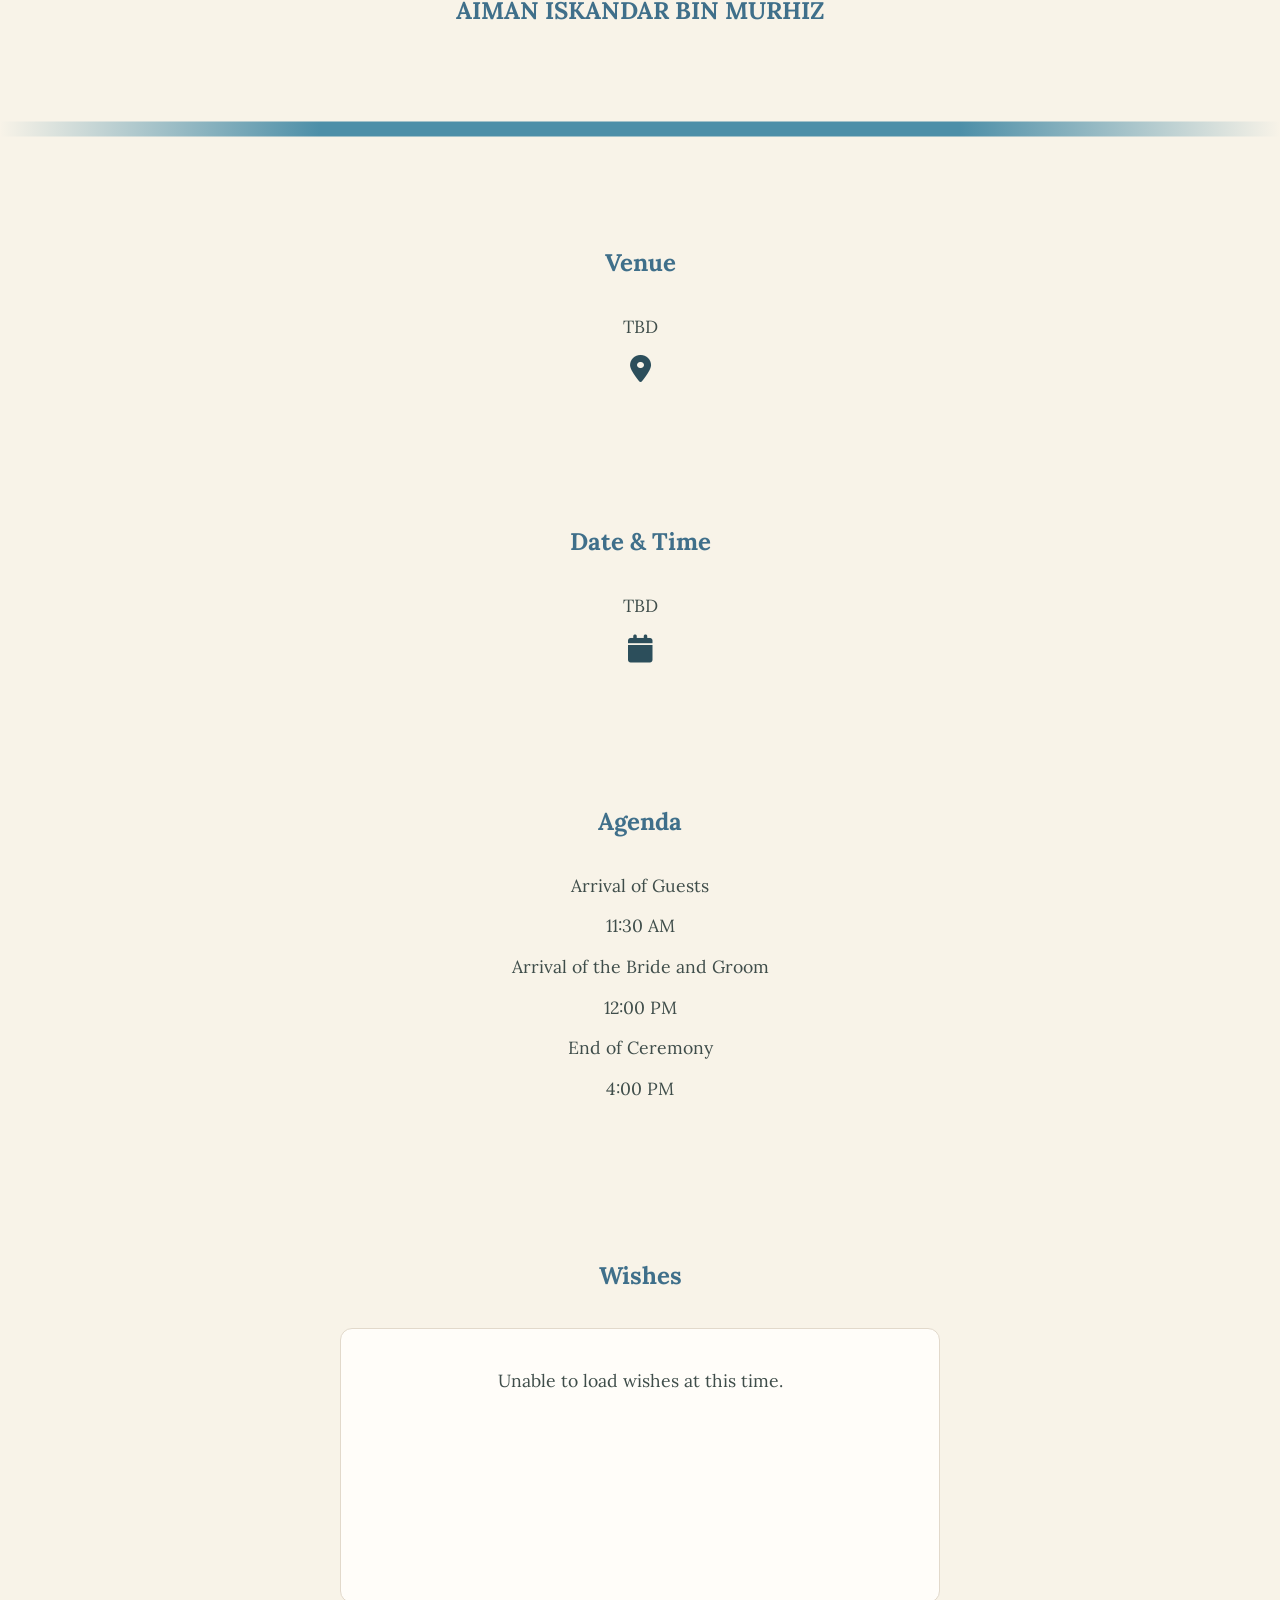
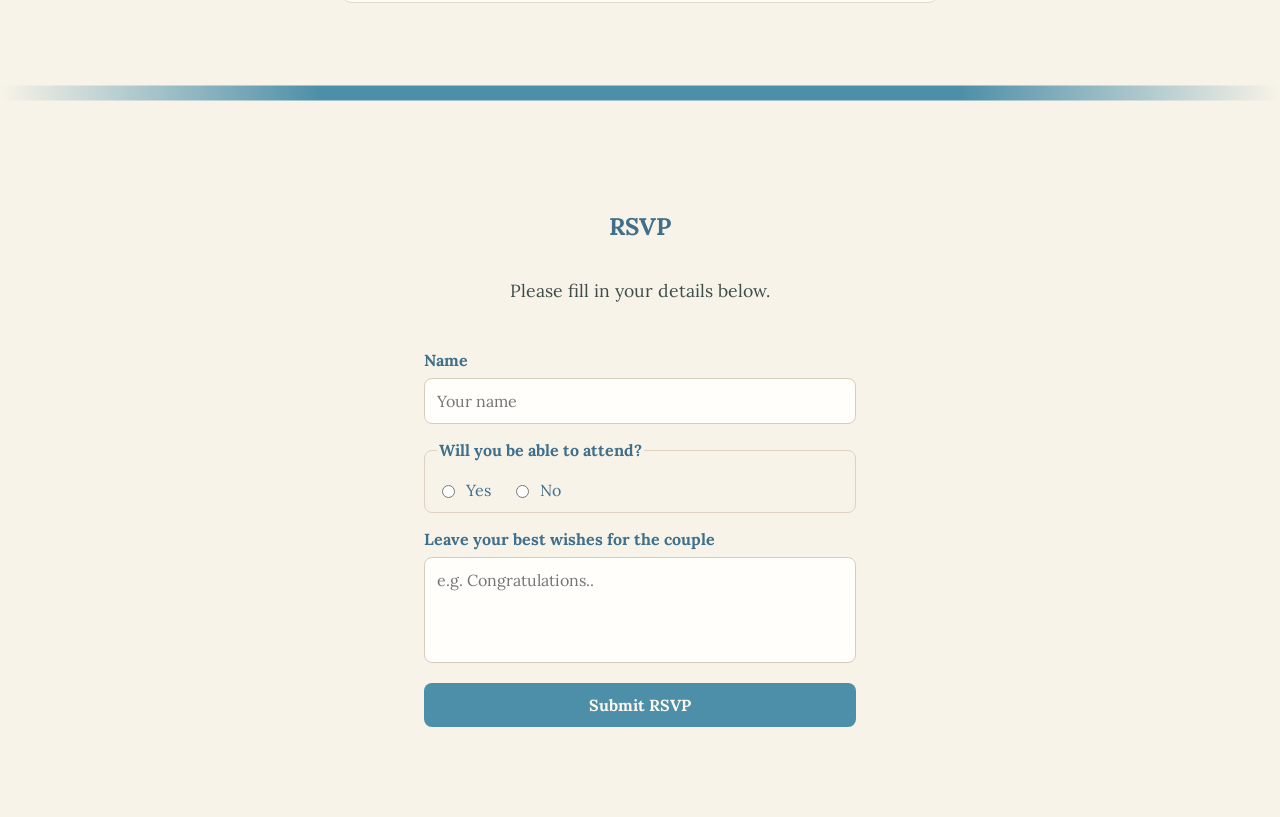
==== commit 29b76e4e: "Refactor RSVP section: update legend text, improve button styles, and enhance border design" ====
--- a/index.html
+++ b/index.html
@@ -85,10 +85,8 @@
       <p>4:00 PM</p>
     </section>
 
-    <div class="border-bottom"></div>
-
 	<section class="content-section">
-      <h2>Guest Wishes</h2>
+      <h2>Wishes</h2>
       <div id="wishes-container" class="wishes-scroll">
         <p class="loading-text">Loading wishes...</p>
       </div>
@@ -123,7 +121,7 @@
           />
 
           <fieldset>
-            <legend>Will you attend?</legend>
+            <legend>Will you be able to attend?</legend>
             <div class="radio-row">
               <label>
                 <input
@@ -225,8 +223,8 @@
           // Filter for entries with wishes and extract them
 		  
           const wishes = data
-            .filter((row) => row["Leave a message"] && row["Leave a message"].trim())
-            .map((row) => ({ name: row["Name"], message: row["Leave a message"] }));
+            .filter((row) => row["message"] && row["message"].trim())
+            .map((row) => ({ name: row["name"], message: row["message"] }));
 
 			console.log("Extracted wishes:", wishes);
 
@@ -249,26 +247,6 @@
 
           wishesContainer.innerHTML = wishsHTML;
 
-          // Auto-scroll setup
-          let currentIndex = 0;
-          const items = wishesContainer.querySelectorAll(".wish-item");
-
-          if (items.length > 1) {
-            setInterval(() => {
-              items[currentIndex].classList.remove("active");
-              currentIndex = (currentIndex + 1) % items.length;
-              items[currentIndex].classList.add("active");
-              items[currentIndex].scrollIntoView({
-                behavior: "smooth",
-                block: "nearest",
-              });
-            }, 3000); // Change wish every 5 seconds
-
-            // Set first item as active
-            if (items.length > 0) {
-              items[0].classList.add("active");
-            }
-          }
         } catch (error) {
           console.error("Error loading wishes:", error);
           wishesContainer.innerHTML =
--- a/style.css
+++ b/style.css
@@ -50,7 +50,6 @@
   background: url('images/hero-banner.png') center/cover no-repeat;
   position: relative;
   overflow: hidden;
-  border-bottom: 2px solid var(--panel-border);
 }
 
 .hero-overlay {
@@ -111,7 +110,7 @@
 }
 
 .hero-rsvp-btn:hover {
-  background-color: #345f78;
+  background-color: var(--primary);
 }
 
 @keyframes fadeUp {
@@ -191,7 +190,20 @@
 }
 
 .border-bottom {
-  border-bottom: 2px solid var(--panel-border);
+  /* content: ""; */
+  /* position: absolute; */
+  left: 0;
+  right: 0;
+  top: 50%;
+  transform: translateY(-50%);
+  height: 15px;
+  background: linear-gradient(
+    90deg,
+    rgba(226, 217, 203, 0) 0%,
+    var(--primary) 25%,
+    var(--primary) 75%,
+    rgba(226, 217, 203, 0) 100%
+  );
 }
 
 a {
@@ -251,10 +263,6 @@
   padding: 12px;
 }
 
-.rsvp-form button {
-  font-family: "Lora", serif;
-}
-
 .radio-row {
   display: flex;
   gap: 20px;
@@ -269,11 +277,12 @@
 }
 
 .rsvp-form button {
+  font-family: "Lora", serif;
   width: 100%;
   border: 0;
   border-radius: 8px;
   padding: 12px;
-  background: linear-gradient(135deg, var(--primary), var(--secondary));
+  background: var(--primary);
   color: #fbf7ef;
   font-size: 1rem;
   font-weight: bold;
@@ -281,7 +290,7 @@
 }
 
 .rsvp-form button:hover {
-  filter: brightness(0.95);
+  background: var(--secondary)
 }
 
 .hidden-frame {
@@ -337,31 +346,25 @@
   max-width: 600px;
   margin: 24px auto;
   height: 275px;
-  overflow: hidden;
+  overflow: auto;
   position: relative;
   border-radius: 12px;
   background-color: var(--panel);
   border: 1px solid var(--panel-border);
   padding: 20px;
   box-sizing: border-box;
+  scroll-behavior: smooth;
+  scrollbar-width: thin;
+  scrollbar-color: var(--primary) var(--panel);
 }
 
 .wish-item {
   padding: 16px;
   margin-bottom: 10px;
   background-color: #fffef9;
-  border-left: 4px solid var(--primary);
-  border-radius: 6px;
-  opacity: 0.5;
-  transition: opacity 0.6s ease, transform 0.6s ease;
-}
-
-.wish-item.active {
-  opacity: 1;
-  transform: scale(1.02);
-}
-
-.wish-text {
+}
+
+.content-section .wish-text {
   font-size: 1.05rem;
   color: var(--text);
   margin: 0;
@@ -369,10 +372,8 @@
   line-height: 1.5;
 }
 
-.wish-name {
+.content-section .wish-name {
   margin-top: 10px;
-  font-size: 0.9rem;
-  font-weight: 600;
   text-align: right;
   color: var(--primary);
 }
